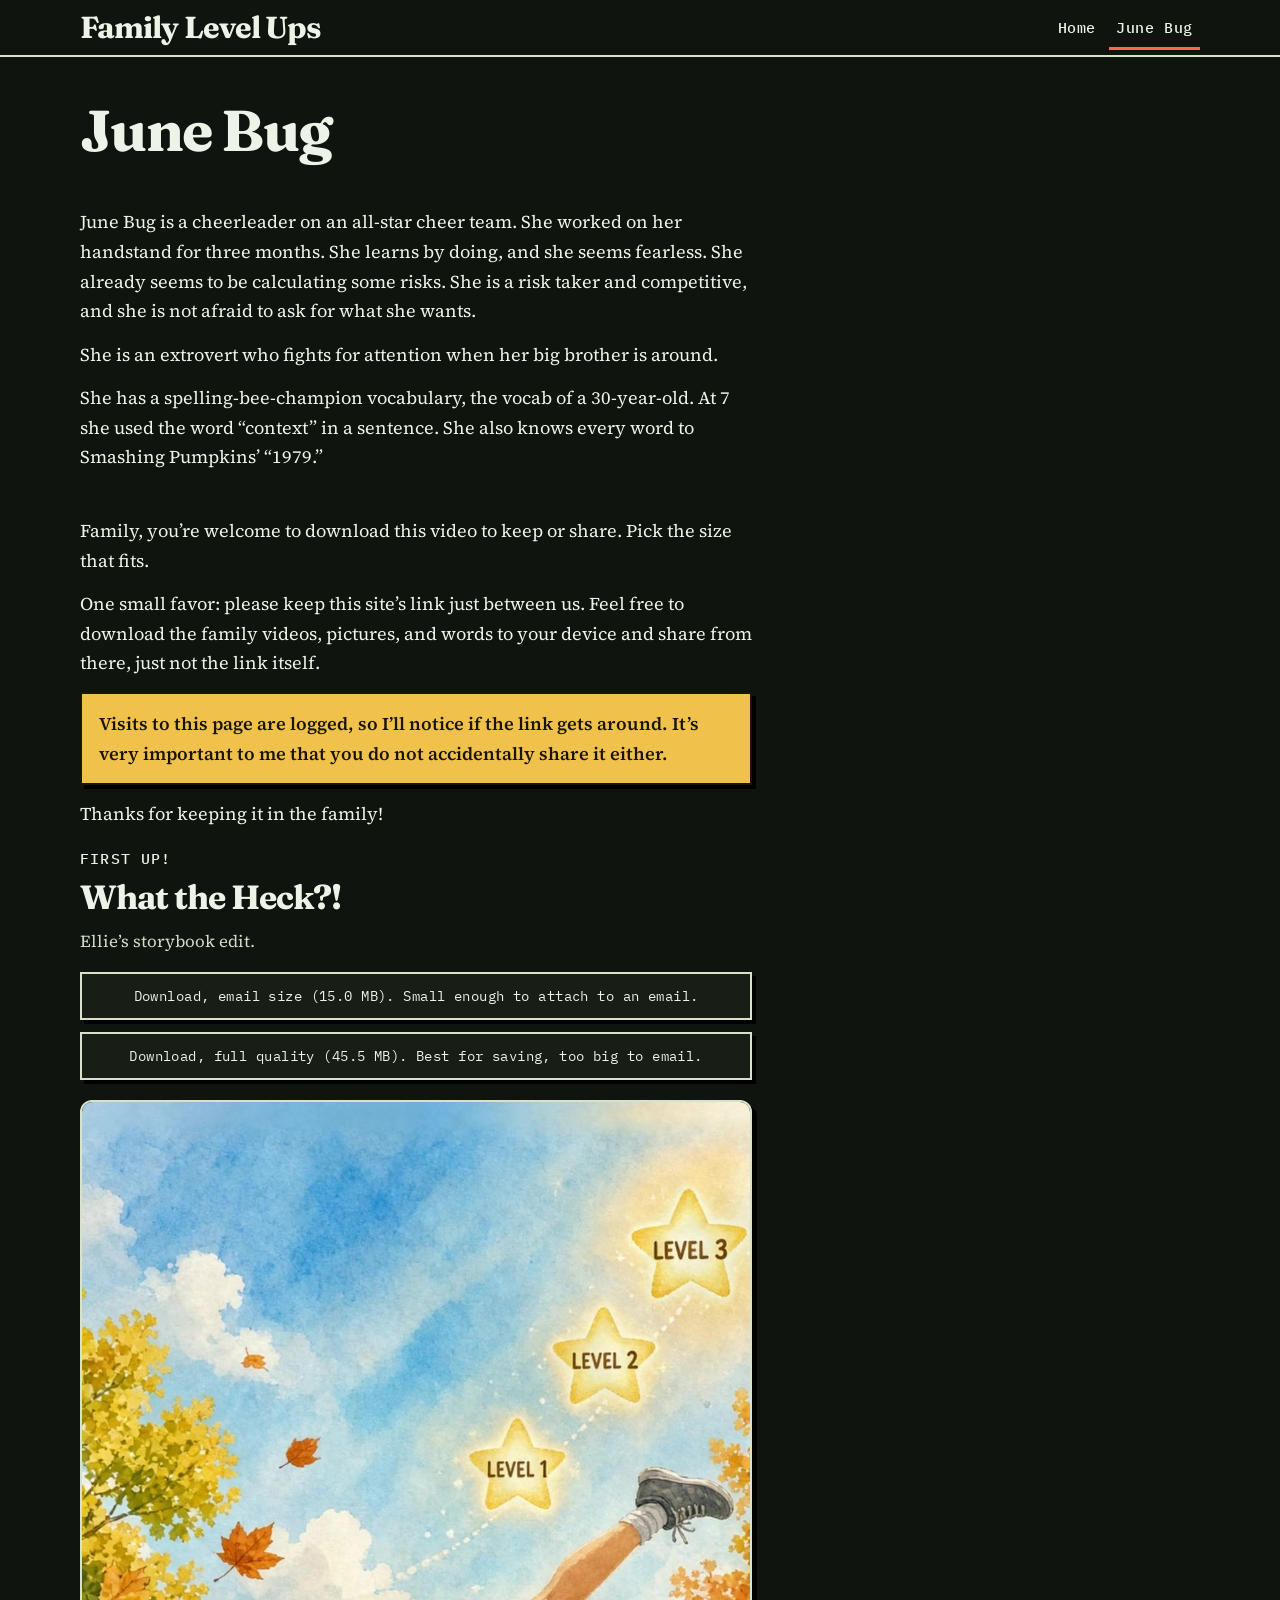
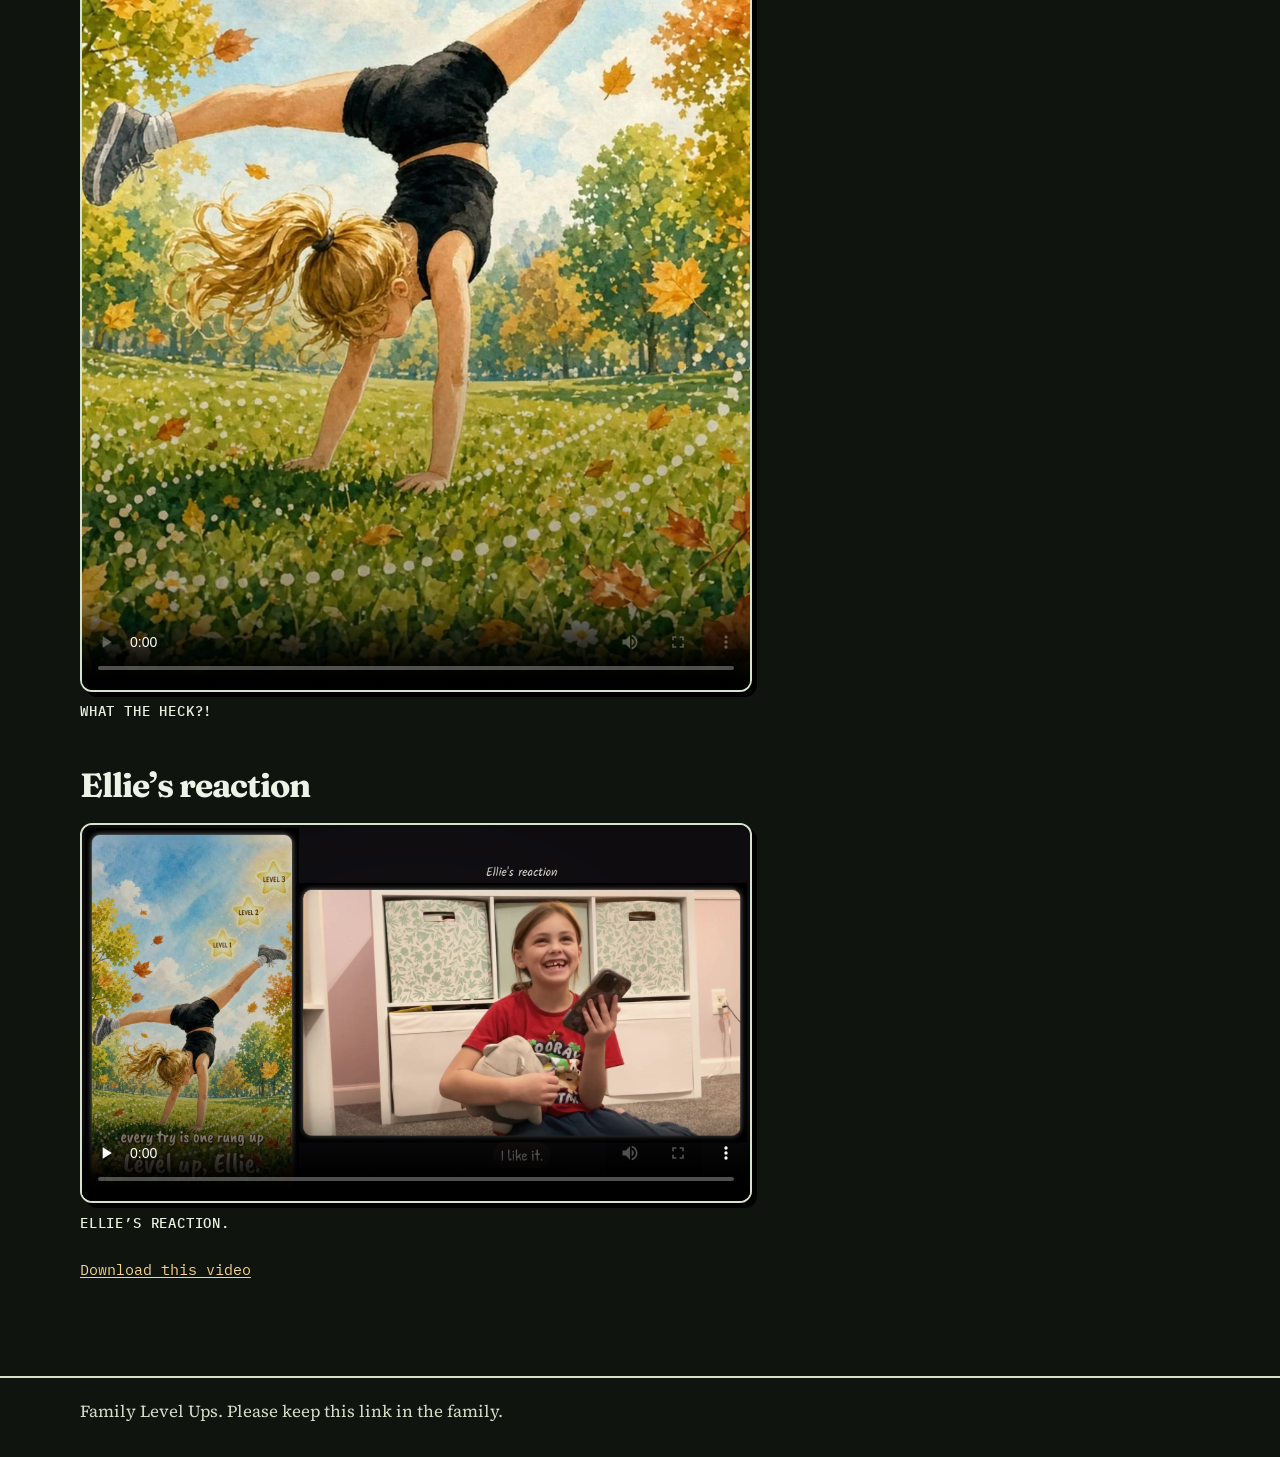
==== june-bug/index.html @ e1f15c47 "Add a home page and a June Bug tab. Move the level-up record onto /june-bug/ and explain level ups o" ====
<!DOCTYPE html>
<html lang="en">
  <head>
    <meta charset="utf-8">
    <meta name="viewport" content="width=device-width, initial-scale=1">
    <meta name="robots" content="noindex, nofollow">
    <title>June Bug — Family Level Ups</title>
    <meta name="description" content="June Bug’s level ups.">
    <meta name="theme-color" content="#10140f">
    <link rel="icon" href="/favicon.svg" type="image/svg+xml">
    <link rel="preload" href="/assets/fonts/fraunces-700.woff2" as="font" type="font/woff2" crossorigin>
    <link rel="preload" href="/assets/fonts/source-serif-4-400.woff2" as="font" type="font/woff2" crossorigin>
    <link rel="preload" href="/assets/fonts/ibm-plex-mono-500.woff2" as="font" type="font/woff2" crossorigin>
    <link rel="stylesheet" href="/css/styles.css">
  </head>
  <body>
    <a class="skip" href="#content">Skip to content</a>
    <header class="mast">
      <div class="mast-inner">
        <a class="brand" href="/">Family Level Ups</a>
        <nav class="site-nav" aria-label="Family">
          <ul>
            <li><a href="/">Home</a></li>
            <li><a href="/june-bug/" aria-current="page">June Bug</a></li>
          </ul>
        </nav>
      </div>
    </header>

    <main id="content" tabindex="-1">
      <header class="page-head wrap">
        <h1>June Bug</h1>
      </header>
      <section class="catalog wrap family-catalog" aria-label="June Bug">
        <div class="family-entry">
          <p>June Bug is a cheerleader on an all-star cheer team. She worked on her handstand for three months. She learns by doing, and she seems fearless. She already seems to be calculating some risks. She is a risk taker and competitive, and she is not afraid to ask for what she wants.</p>
          <p>She is an extrovert who fights for attention when her big brother is around.</p>
          <p>She has a spelling-bee-champion vocabulary, the vocab of a 30-year-old. At 7 she used the word “context” in a sentence. She also knows every word to Smashing Pumpkins’ “1979.”</p>
        </div>

        <article class="family-entry" id="what-the-heck">
          <p>Family, you’re welcome to download this video to keep or share. Pick the size that fits.</p>
          <p>One small favor: please keep this site’s link just between us. Feel free to download the family videos, pictures, and words to your device and share from there, just not the link itself.</p>
          <p class="callout" role="note"><strong>Visits to this page are logged, so I’ll notice if the link gets around. It’s very important to me that you do not accidentally share it either.</strong></p>
          <p>Thanks for keeping it in the family!</p>
          <p class="kicker">First Up!</p>
          <h2>What the Heck?!</h2>
          <p class="family-entry-deck">Ellie’s storybook edit.</p>
          <div class="family-downloads">
            <a class="button" href="/assets/video/ellie-what-the-heck-email.mp4" download="ellie-what-the-heck-email.mp4">Download, email size (15.0 MB). Small enough to attach to an email.</a>
            <a class="button" href="/assets/video/ellie-what-the-heck-full.mp4" download="ellie-what-the-heck-full.mp4">Download, full quality (45.5 MB). Best for saving, too big to email.</a>
          </div>
          <figure class="family-video">
            <video controls playsinline preload="metadata" poster="/assets/video/ellie-storybook.jpg" width="1080" height="1920" aria-labelledby="what-the-heck-caption">
              <source src="/assets/video/ellie-storybook.mp4" type="video/mp4">
              Ellie’s storybook edit, “What the Heck?!”
            </video>
            <figcaption id="what-the-heck-caption">What the Heck?!</figcaption>
          </figure>
        </article>

        <!-- TODO(Joey): replace the neutral caption "Ellie’s reaction." with your own. -->
        <article class="family-entry" id="ellie-reaction">
          <h2>Ellie’s reaction</h2>
          <figure class="family-video">
            <video controls playsinline preload="none" poster="/assets/video/ellie-reaction-poster.jpg" width="1920" height="1080" aria-labelledby="ellie-reaction-caption">
              <source src="/assets/video/ellie-reaction.mp4" type="video/mp4">
              <a href="/assets/video/ellie-reaction.mp4" download="ellie-reaction.mp4">Download this video</a>
            </video>
            <figcaption id="ellie-reaction-caption">Ellie’s reaction.</figcaption>
          </figure>
          <p><a href="/assets/video/ellie-reaction.mp4" download="ellie-reaction.mp4">Download this video</a></p>
        </article>
      </section>
    </main>

    <footer class="site-footer">
      <div class="footer-inner">
        <p class="legal">Family Level Ups. Please keep this link in the family.</p>
      </div>
    </footer>
    <script>
      window.goatcounter = { path: "/family/june-bug/" };
    </script>
    <script data-goatcounter="https://kidruncomvc.goatcounter.com/count" async src="https://gc.zgo.at/count.js"></script>
    <noscript><img src="https://kidruncomvc.goatcounter.com/count?p=%2Ffamily%2Fjune-bug%2F" alt="" width="1" height="1" style="position:absolute;left:-9999px"></noscript>
  </body>
</html>
---- css/styles.css ----
/* Family Level Ups. Dark desk, coral accents, yellow callouts, mono labels. */

@font-face {
  font-family: "Fraunces";
  font-style: normal;
  font-weight: 600;
  font-display: swap;
  src: url("../assets/fonts/fraunces-600.woff2") format("woff2");
}

@font-face {
  font-family: "Fraunces";
  font-style: normal;
  font-weight: 700;
  font-display: swap;
  src: url("../assets/fonts/fraunces-700.woff2") format("woff2");
}

@font-face {
  font-family: "Fraunces";
  font-style: italic;
  font-weight: 500;
  font-display: swap;
  src: url("../assets/fonts/fraunces-500-italic.woff2") format("woff2");
}

@font-face {
  font-family: "Source Serif 4";
  font-style: normal;
  font-weight: 400;
  font-display: swap;
  src: url("../assets/fonts/source-serif-4-400.woff2") format("woff2");
}

@font-face {
  font-family: "Source Serif 4";
  font-style: italic;
  font-weight: 400;
  font-display: swap;
  src: url("../assets/fonts/source-serif-4-400-italic.woff2") format("woff2");
}

@font-face {
  font-family: "Source Serif 4";
  font-style: normal;
  font-weight: 600;
  font-display: swap;
  src: url("../assets/fonts/source-serif-4-600.woff2") format("woff2");
}

@font-face {
  font-family: "IBM Plex Mono";
  font-style: normal;
  font-weight: 400;
  font-display: swap;
  src: url("../assets/fonts/ibm-plex-mono-400.woff2") format("woff2");
}

@font-face {
  font-family: "IBM Plex Mono";
  font-style: normal;
  font-weight: 500;
  font-display: swap;
  src: url("../assets/fonts/ibm-plex-mono-500.woff2") format("woff2");
}

:root {
  color-scheme: dark;
  --bg: #10140f;
  --bg-panel: #181e16;
  --ink: #edf3e6;
  --muted: #d2dec8;
  --label: #e8f2e0;
  --line: #3d4d38;
  --stroke: #d7e2cc;
  --shadow: #000000;
  --amber: #f0c14b;
  --amber-ink: #1a1406;
  --accent: #ffb4a2;
  --accent-strong: #ff6a45;
  --link: #f3d48a;
  --focus: #f0c14b;
  --display: "Fraunces", "Iowan Old Style", Palatino, Georgia, serif;
  --serif: "Source Serif 4", "Iowan Old Style", Palatino, Georgia, serif;
  --mono: "IBM Plex Mono", ui-monospace, "Cascadia Mono", "Segoe UI Mono", Menlo, Consolas, monospace;
}

*,
*::before,
*::after {
  box-sizing: border-box;
}

html {
  scroll-behavior: smooth;
  scroll-padding-top: 5rem;
}

body {
  display: flex;
  flex-direction: column;
  margin: 0;
  min-height: 100vh;
  background: var(--bg);
  color: var(--ink);
  font-family: var(--serif);
  font-size: 1.125rem;
  font-weight: 400;
  line-height: 1.65;
  font-synthesis: none;
  text-rendering: optimizeLegibility;
}

main {
  flex: 1 0 auto;
}

::selection {
  background: var(--amber);
  color: var(--amber-ink);
}

:focus {
  outline: none;
}

:focus-visible {
  outline: 3px solid var(--focus);
  outline-offset: 3px;
}

img,
video {
  max-width: 100%;
  height: auto;
}

a {
  color: var(--link);
  text-underline-offset: 0.16em;
}

a:visited {
  color: var(--link);
}

a:hover,
a:focus-visible {
  color: var(--accent-strong);
}

.skip {
  position: absolute;
  left: 0.75rem;
  top: 0.75rem;
  z-index: 40;
  display: inline-flex;
  align-items: center;
  min-height: 44px;
  padding: 0.55rem 0.8rem;
  background: var(--amber);
  color: var(--amber-ink);
  font-family: var(--mono);
  font-size: 0.85rem;
  text-decoration: none;
  transform: translateY(-160%);
}

.skip:focus,
.skip:focus-visible {
  transform: none;
  color: var(--amber-ink);
  outline: 3px solid var(--focus);
  outline-offset: 3px;
}

.wrap,
.mast-inner,
.footer-inner {
  width: min(1120px, calc(100% - 2rem));
  margin-inline: auto;
}

.mast {
  background: var(--bg);
  border-bottom: 2px solid var(--stroke);
}

.mast-inner {
  display: flex;
  flex-wrap: wrap;
  align-items: center;
  justify-content: space-between;
  gap: 0.15rem 1rem;
  padding: 0.35rem 0;
}

.site-nav ul {
  display: flex;
  flex-wrap: wrap;
  gap: 0.15rem 0.35rem;
  margin: 0;
  padding: 0;
  list-style: none;
}

.site-nav a {
  display: inline-flex;
  align-items: center;
  justify-content: center;
  min-height: 44px;
  padding: 0.2rem 0.45rem;
  color: var(--ink);
  font-family: var(--mono);
  font-size: 0.95rem;
  font-weight: 500;
  letter-spacing: 0.04em;
  text-decoration: none;
}

.site-nav a:visited {
  color: var(--ink);
}

.site-nav a:hover,
.site-nav a:focus-visible {
  color: var(--accent);
}

.site-nav a[aria-current="page"] {
  color: var(--ink);
  box-shadow: inset 0 -3px 0 var(--accent-strong);
}

.brand {
  display: inline-flex;
  align-items: center;
  min-height: 44px;
  color: var(--ink);
  font-family: var(--display);
  font-weight: 700;
  font-size: 1.45rem;
  letter-spacing: -0.03em;
  line-height: 1.1;
  text-decoration: none;
}

.brand:hover,
.brand:visited,
.brand:focus-visible {
  color: var(--ink);
}

.brand[aria-current="page"] {
  box-shadow: inset 0 -3px 0 var(--accent-strong);
}

h1,
h2 {
  margin: 0;
  font-family: var(--display);
  font-weight: 700;
  letter-spacing: -0.03em;
  line-height: 1.08;
  overflow-wrap: break-word;
}

.page-head {
  padding: 1.6rem 0 0.25rem;
}

.page-head h1 {
  margin: 0.3rem 0 0.7rem;
  font-size: clamp(2.3rem, 5vw, 3.6rem);
  max-width: 16ch;
}

.lede {
  max-width: 42rem;
  margin: 0.4rem 0 0;
  font-size: 1.2rem;
}

.kicker {
  display: block;
  margin: 0;
  font-family: var(--mono);
  font-weight: 500;
  font-size: 0.92rem;
  letter-spacing: 0.08em;
  text-transform: uppercase;
  color: var(--label);
}

.family-catalog {
  padding: 0.5rem 0 2.5rem;
}

.family-entry {
  max-width: 42rem;
  margin: 0 0 2.75rem;
}

.family-entry .kicker {
  margin: 1.15rem 0 0.45rem;
}

.family-entry h2 {
  margin: 0 0 0.4rem;
  font-size: clamp(1.6rem, 3vw, 2.1rem);
}

.family-entry p {
  margin: 0.85rem 0 0;
}

.family-entry-deck {
  margin: 0;
  color: var(--muted);
  font-size: 1.05rem;
}

.callout {
  margin: 1.15rem 0 0;
  padding: 0.95rem 1.05rem;
  background: var(--amber);
  color: var(--amber-ink);
  border: 2px solid var(--amber-ink);
  box-shadow: 4px 4px 0 var(--shadow);
}

.callout strong {
  font-weight: 700;
}

.family-downloads {
  display: flex;
  flex-direction: column;
  align-items: stretch;
  gap: 0.75rem;
  margin: 1rem 0 0;
}

.button {
  display: inline-flex;
  align-items: center;
  justify-content: center;
  width: 100%;
  min-height: 48px;
  padding: 0.7rem 1rem;
  border: 2px solid var(--stroke);
  background: var(--bg-panel);
  color: var(--ink);
  font-family: var(--mono);
  font-size: 0.9rem;
  letter-spacing: 0.03em;
  line-height: 1.35;
  text-align: center;
  text-decoration: none;
  overflow-wrap: anywhere;
  box-shadow: 4px 4px 0 var(--shadow);
}

.button:visited {
  color: var(--ink);
}

.button:hover,
.button:focus-visible {
  color: var(--ink);
  border-color: var(--amber);
}

.family-video {
  margin: 1.25rem 0 0;
}

.family-video video {
  display: block;
  width: 100%;
  height: auto;
  background: #000;
  border: 2px solid var(--stroke);
  border-radius: 0.75rem;
  box-shadow: 5px 5px 0 var(--shadow);
}

.family-video figcaption {
  margin-top: 0.55rem;
  color: var(--label);
  font-family: var(--mono);
  font-weight: 500;
  font-size: 0.85rem;
  letter-spacing: 0.06em;
  text-transform: uppercase;
}

.family-entry p a:not(.button) {
  display: inline-flex;
  align-items: center;
  min-height: 44px;
  font-family: var(--mono);
  font-size: 0.95rem;
}

.people {
  display: grid;
  gap: 0.9rem;
  max-width: 42rem;
  margin: 1.75rem 0 0;
  padding: 0;
  list-style: none;
}

.person-card {
  display: flex;
  flex-direction: column;
  justify-content: flex-end;
  gap: 0.35rem;
  min-height: 8.5rem;
  padding: 1rem 1.05rem 1.1rem;
  background: var(--bg-panel);
  border: 2px solid var(--stroke);
  box-shadow: 5px 5px 0 var(--shadow);
  color: var(--ink);
}

a.person-card {
  text-decoration: none;
}

a.person-card:visited {
  color: var(--ink);
}

a.person-card:hover,
a.person-card:focus-visible {
  color: var(--ink);
  border-color: var(--amber);
}

.person-card h2 {
  font-size: clamp(1.7rem, 3vw, 2.1rem);
}

.person-card .kicker {
  color: var(--accent);
}

.person-card.is-soon {
  border-style: dashed;
}

.site-footer {
  border-top: 2px solid var(--stroke);
  padding: 1.25rem 0 2rem;
}

.legal {
  margin: 0;
  max-width: 42rem;
  color: var(--muted);
  font-size: 1.05rem;
}

@media (min-width: 700px) {
  .wrap,
  .mast-inner,
  .footer-inner {
    width: min(1120px, calc(100% - 2.5rem));
  }

  .brand {
    font-size: 1.9rem;
  }

  .page-head {
    padding-top: 2.4rem;
  }

  .family-catalog {
    padding-top: 1rem;
  }

  .people {
    grid-template-columns: 1fr 1fr;
  }
}

@media (prefers-reduced-motion: reduce) {
  html {
    scroll-behavior: auto;
  }
}

@media print {
  .skip,
  .mast,
  .site-footer {
    display: none;
  }

  body {
    background: #fff;
    color: #111;
  }

  .callout {
    box-shadow: none;
  }

  a {
    color: #111;
  }
}
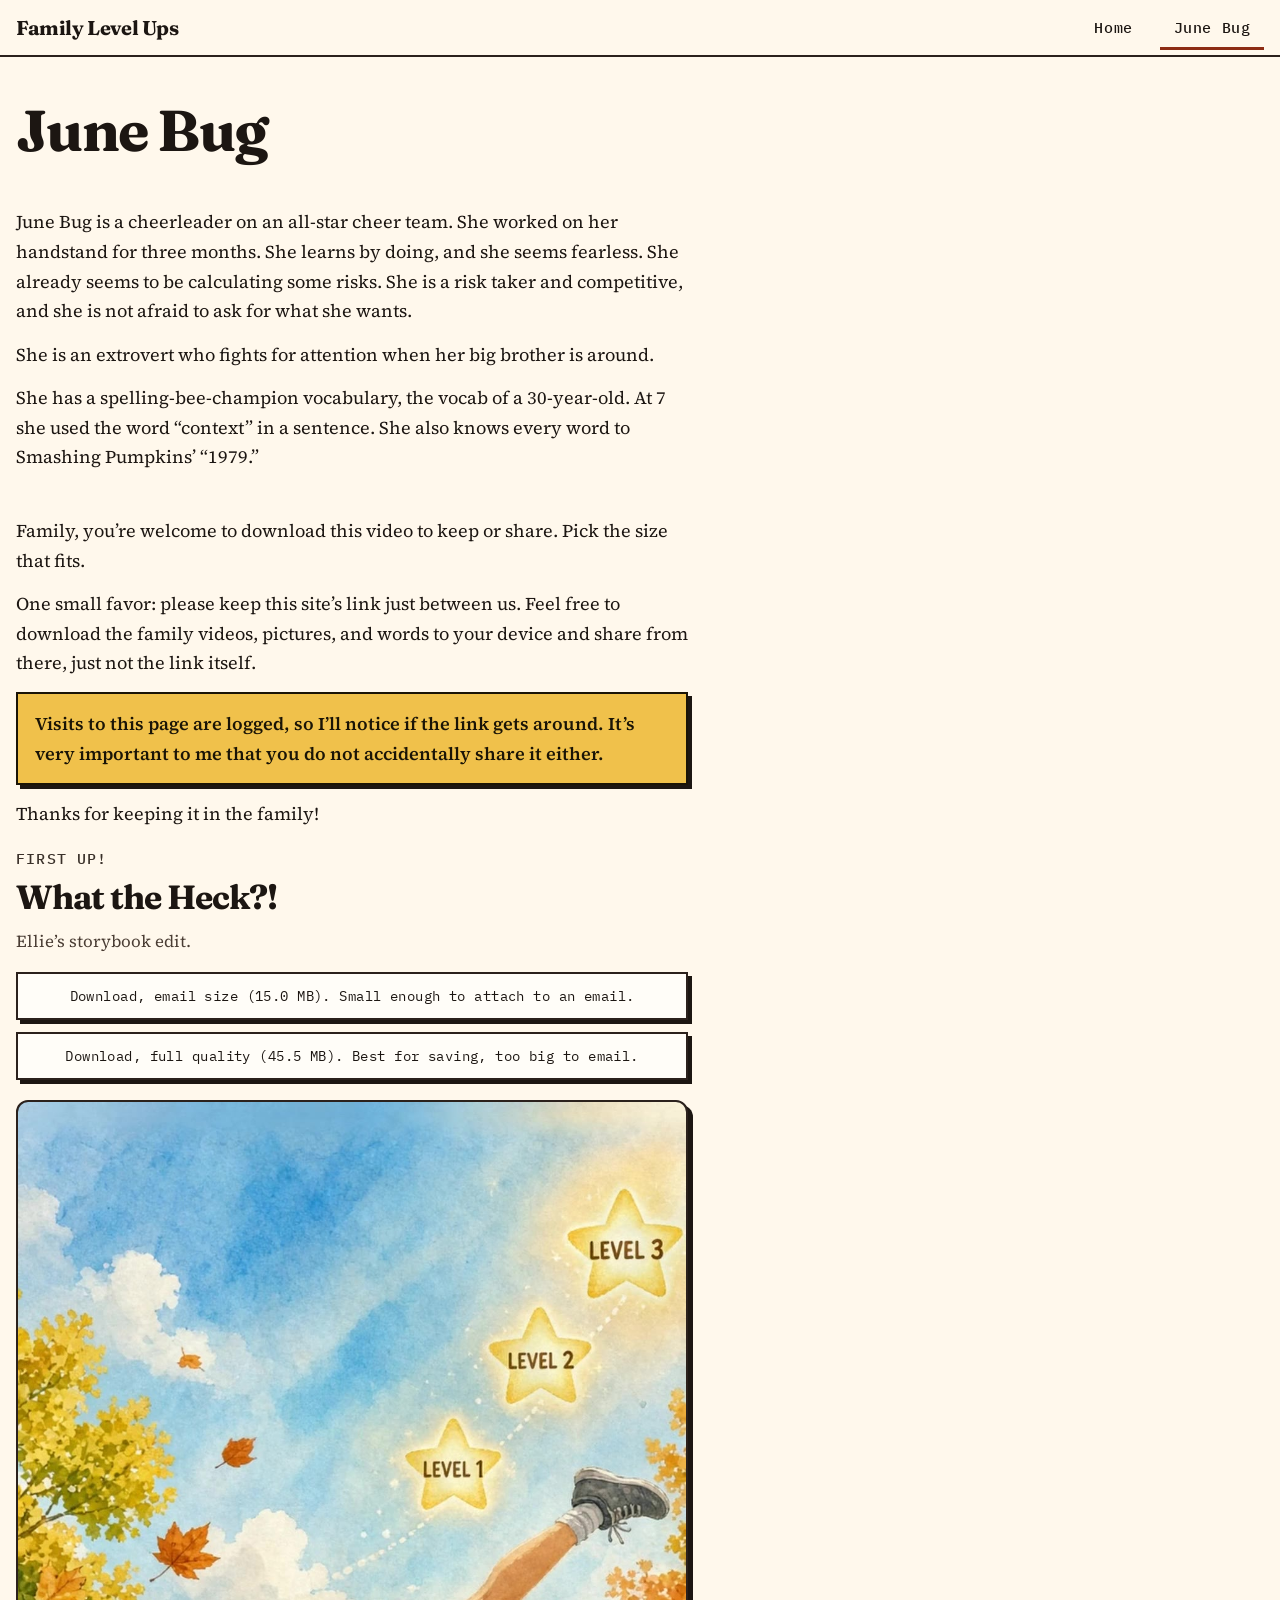
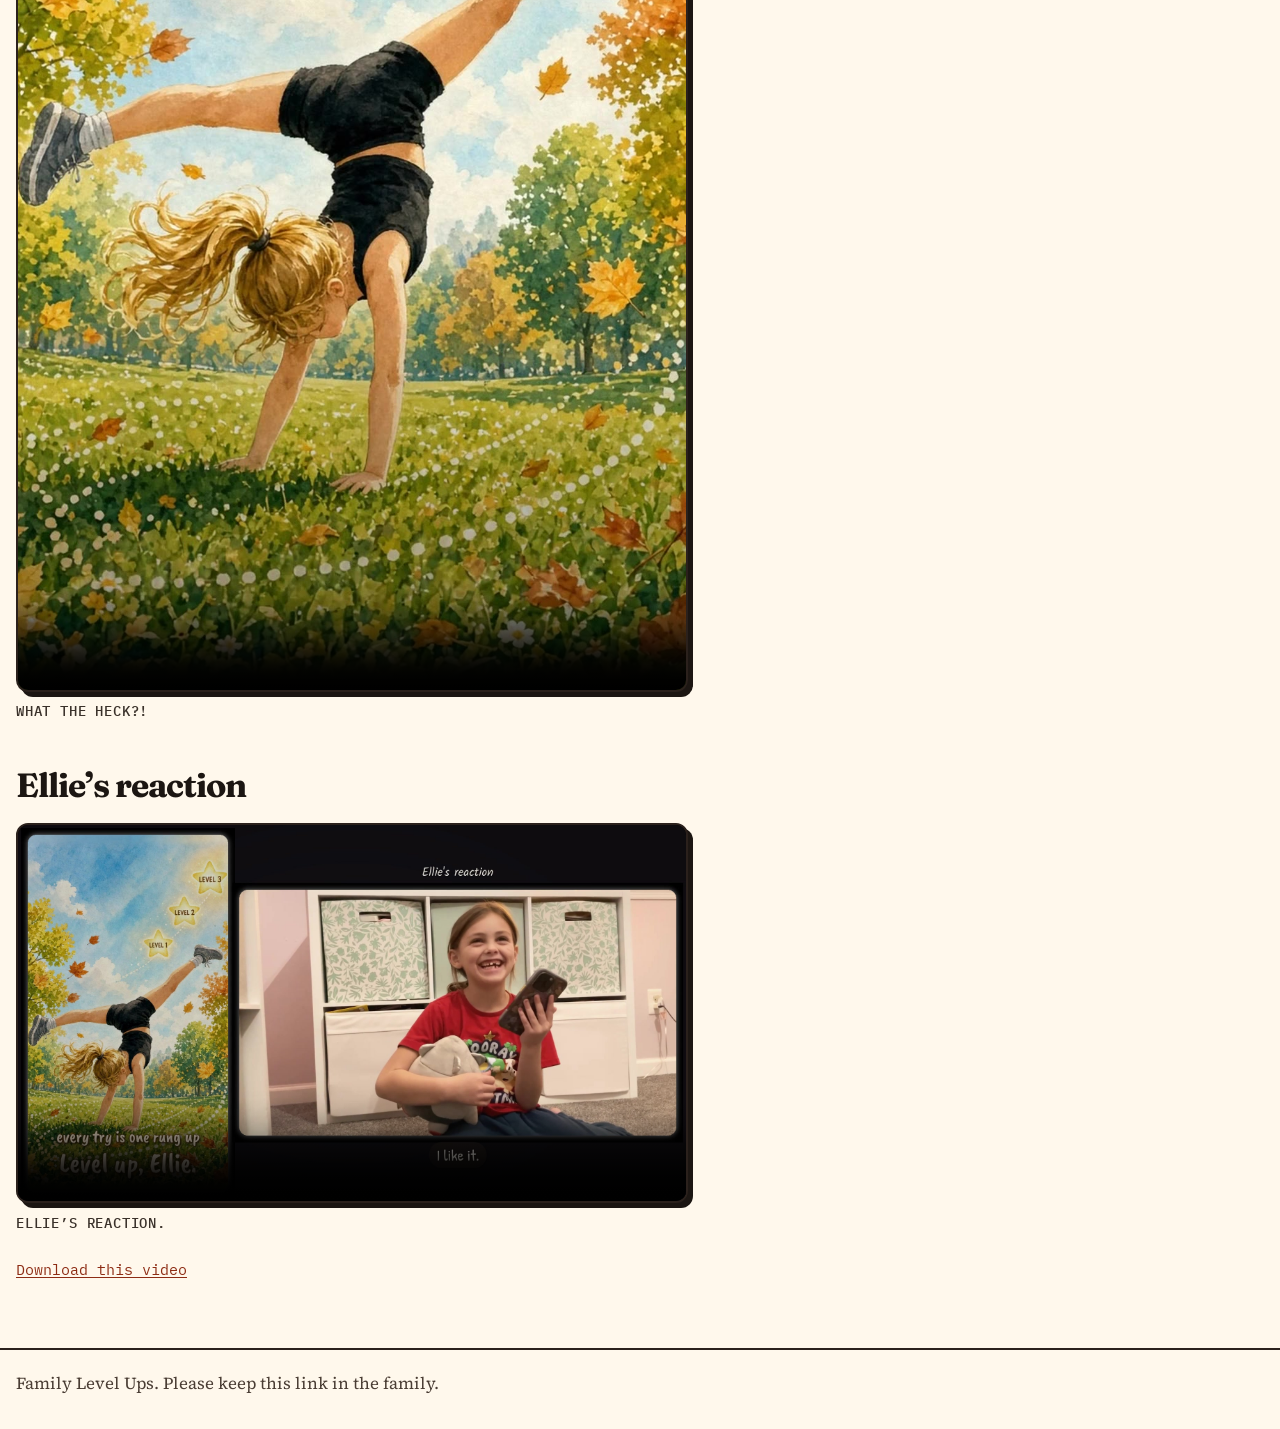
==== commit 813e1b1c: "Restyle the pages cream and rebuild the television frame. Use a real cabinet with side controls, lin" ====
--- a/june-bug/index.html
+++ b/june-bug/index.html
@@ -6,7 +6,7 @@
     <meta name="robots" content="noindex, nofollow">
     <title>June Bug — Family Level Ups</title>
     <meta name="description" content="June Bug’s level ups.">
-    <meta name="theme-color" content="#10140f">
+    <meta name="theme-color" content="#FFF8EC">
     <link rel="icon" href="/favicon.svg" type="image/svg+xml">
     <link rel="preload" href="/assets/fonts/fraunces-700.woff2" as="font" type="font/woff2" crossorigin>
     <link rel="preload" href="/assets/fonts/source-serif-4-400.woff2" as="font" type="font/woff2" crossorigin>
--- a/css/styles.css
+++ b/css/styles.css
@@ -65,21 +65,21 @@
 }
 
 :root {
-  color-scheme: dark;
-  --bg: #10140f;
-  --bg-panel: #181e16;
-  --ink: #edf3e6;
-  --muted: #d2dec8;
-  --label: #e8f2e0;
-  --line: #3d4d38;
-  --stroke: #d7e2cc;
-  --shadow: #000000;
+  color-scheme: light;
+  --bg: #fff8ec;
+  --bg-panel: #fffdf8;
+  --ink: #1c1612;
+  --muted: #4a3d34;
+  --label: #3a312a;
+  --line: #e4d3bc;
+  --stroke: #2b211c;
+  --shadow: #1c1612;
   --amber: #f0c14b;
   --amber-ink: #1a1406;
-  --accent: #ffb4a2;
-  --accent-strong: #ff6a45;
-  --link: #f3d48a;
-  --focus: #f0c14b;
+  --accent: #c4341a;
+  --accent-strong: #8d2c14;
+  --link: #8d2c14;
+  --focus: #9a2a14;
   --display: "Fraunces", "Iowan Old Style", Palatino, Georgia, serif;
   --serif: "Source Serif 4", "Iowan Old Style", Palatino, Georgia, serif;
   --mono: "IBM Plex Mono", ui-monospace, "Cascadia Mono", "Segoe UI Mono", Menlo, Consolas, monospace;
@@ -177,7 +177,7 @@
 .wrap,
 .mast-inner,
 .footer-inner {
-  width: min(1120px, calc(100% - 2rem));
+  width: min(1400px, calc(100% - 2rem));
   margin-inline: auto;
 }
 
@@ -198,7 +198,7 @@
 .site-nav ul {
   display: flex;
   flex-wrap: wrap;
-  gap: 0.15rem 0.35rem;
+  gap: 0.35rem 0.85rem;
   margin: 0;
   padding: 0;
   list-style: none;
@@ -208,8 +208,9 @@
   display: inline-flex;
   align-items: center;
   justify-content: center;
+  min-width: 44px;
   min-height: 44px;
-  padding: 0.2rem 0.45rem;
+  padding: 0.45rem 0.85rem;
   color: var(--ink);
   font-family: var(--mono);
   font-size: 0.95rem;
@@ -239,8 +240,8 @@
   color: var(--ink);
   font-family: var(--display);
   font-weight: 700;
-  font-size: 1.45rem;
-  letter-spacing: -0.03em;
+  font-size: 1.15rem;
+  letter-spacing: -0.02em;
   line-height: 1.1;
   text-decoration: none;
 }
@@ -293,7 +294,7 @@
 }
 
 .family-catalog {
-  padding: 0.5rem 0 2.5rem;
+  padding: 1rem 0 0;
 }
 
 .family-entry {
@@ -301,6 +302,10 @@
   margin: 0 0 2.75rem;
 }
 
+.family-catalog > .family-entry:last-child {
+  margin-bottom: 3.5rem;
+}
+
 .family-entry .kicker {
   margin: 1.15rem 0 0.45rem;
 }
@@ -308,6 +313,98 @@
 .family-entry h2 {
   margin: 0 0 0.4rem;
   font-size: clamp(1.6rem, 3vw, 2.1rem);
+}
+
+.tv {
+  display: grid;
+  grid-template-columns: minmax(0, 1fr) auto;
+  align-items: center;
+  gap: 0.35rem;
+  position: relative;
+  max-width: 100%;
+  margin: 0 0 1.15rem;
+  padding: 0.4rem 0.45rem 0.55rem;
+  background: linear-gradient(180deg, #6e3d2e 0%, #4a2b22 18%, #3a221c 100%);
+  border: 3px solid #5c382c;
+  border-top: 6px solid #e25b3a;
+  border-radius: 0.85rem;
+  box-shadow: 3px 4px 0 var(--shadow);
+}
+
+.tv::before,
+.tv::after {
+  content: "";
+  position: absolute;
+  bottom: -0.28rem;
+  width: 16%;
+  height: 0.28rem;
+  background: #3a241c;
+  border-radius: 0 0 0.12rem 0.12rem;
+  pointer-events: none;
+}
+
+.tv::before {
+  left: 12%;
+}
+
+.tv::after {
+  right: 12%;
+}
+
+.level-hero {
+  display: block;
+  min-width: 0;
+  margin: 0;
+}
+
+.level-hero img {
+  display: block;
+  width: 100%;
+  max-width: 100%;
+  height: auto;
+  background: #000;
+  border: 0;
+  border-radius: 0.35rem;
+  box-shadow:
+    inset 0 0 0 2px rgba(0, 0, 0, 0.55),
+    inset 0 10px 16px rgba(255, 255, 255, 0.16);
+}
+
+.tv-side {
+  display: flex;
+  flex-direction: column;
+  align-items: center;
+  justify-content: center;
+  gap: 0.28rem;
+  width: 1.35rem;
+}
+
+.tv-grille {
+  display: block;
+  width: 0.85rem;
+  height: 1.7rem;
+  border-radius: 0.15rem;
+  border: 1px solid #2a1812;
+  background: repeating-linear-gradient(
+    to bottom,
+    #1a100c 0 2px,
+    #5a3a2c 2px 4px
+  );
+}
+
+.tv-knob {
+  display: block;
+  width: 0.62rem;
+  height: 0.62rem;
+  border-radius: 50%;
+  background: radial-gradient(circle at 35% 32%, #ffd2c6, #e25b3a 42%, #7a2e1c 74%);
+  box-shadow:
+    inset 0 -2px 0 rgba(0, 0, 0, 0.35),
+    0 1px 0 #1a100c;
+}
+
+.tv-knob-alt {
+  background: radial-gradient(circle at 35% 32%, #fff8ee, #e6d3b4 40%, #6b5344 74%);
 }
 
 .family-entry p {
@@ -407,7 +504,7 @@
   display: grid;
   gap: 0.9rem;
   max-width: 42rem;
-  margin: 1.75rem 0 0;
+  margin: 0 0 3.5rem;
   padding: 0;
   list-style: none;
 }
@@ -415,7 +512,8 @@
 .person-card {
   display: flex;
   flex-direction: column;
-  justify-content: flex-end;
+  align-items: flex-start;
+  justify-content: flex-start;
   gap: 0.35rem;
   min-height: 8.5rem;
   padding: 1rem 1.05rem 1.1rem;
@@ -425,6 +523,31 @@
   color: var(--ink);
 }
 
+.person-thumb {
+  width: 5.5rem;
+  max-width: 5.5rem;
+  height: 5.5rem;
+  object-fit: cover;
+  border: 2px solid var(--stroke);
+  border-radius: 0.35rem;
+}
+
+.quest-line {
+  margin: 0.15rem 0 0;
+  color: var(--ink);
+  font-family: var(--mono);
+  font-size: 0.9rem;
+  font-weight: 500;
+}
+
+.person-card a {
+  display: inline-flex;
+  align-items: center;
+  min-height: 44px;
+  font-family: var(--mono);
+  font-weight: 500;
+}
+
 a.person-card {
   text-decoration: none;
 }
@@ -463,15 +586,14 @@
   font-size: 1.05rem;
 }
 
+.level-up-copy h1 {
+  margin: 0 0 0.45rem;
+  font-size: clamp(1.85rem, 3vw, 2.5rem);
+}
+
 @media (min-width: 700px) {
-  .wrap,
-  .mast-inner,
-  .footer-inner {
-    width: min(1120px, calc(100% - 2.5rem));
-  }
-
   .brand {
-    font-size: 1.9rem;
+    font-size: 1.25rem;
   }
 
   .page-head {
@@ -484,6 +606,58 @@
 
   .people {
     grid-template-columns: 1fr 1fr;
+  }
+}
+
+@media (min-width: 900px) {
+  .family-entry:has(.tv) {
+    display: grid;
+    grid-template-columns: minmax(0, 1fr) minmax(0, 1fr);
+    column-gap: 2rem;
+    align-items: start;
+    max-width: none;
+  }
+
+  .family-entry:has(.tv) .tv {
+    grid-column: 2;
+    grid-row: 1;
+    margin: 0;
+    gap: 0.75rem;
+    padding: 1rem 1.05rem 1.15rem;
+    border-width: 6px;
+    border-top-width: 14px;
+    border-radius: 1.35rem;
+  }
+
+  .level-up-copy {
+    grid-column: 1;
+    grid-row: 1;
+  }
+
+  .tv-side {
+    width: 3rem;
+    gap: 0.55rem;
+  }
+
+  .tv-grille {
+    width: 2rem;
+    height: 5.5rem;
+    border-radius: 0.25rem;
+  }
+
+  .tv-knob {
+    width: 1.35rem;
+    height: 1.35rem;
+  }
+
+  .tv::before,
+  .tv::after {
+    bottom: -0.55rem;
+    height: 0.55rem;
+  }
+
+  .family-catalog:has(.tv) .people {
+    max-width: none;
   }
 }
 
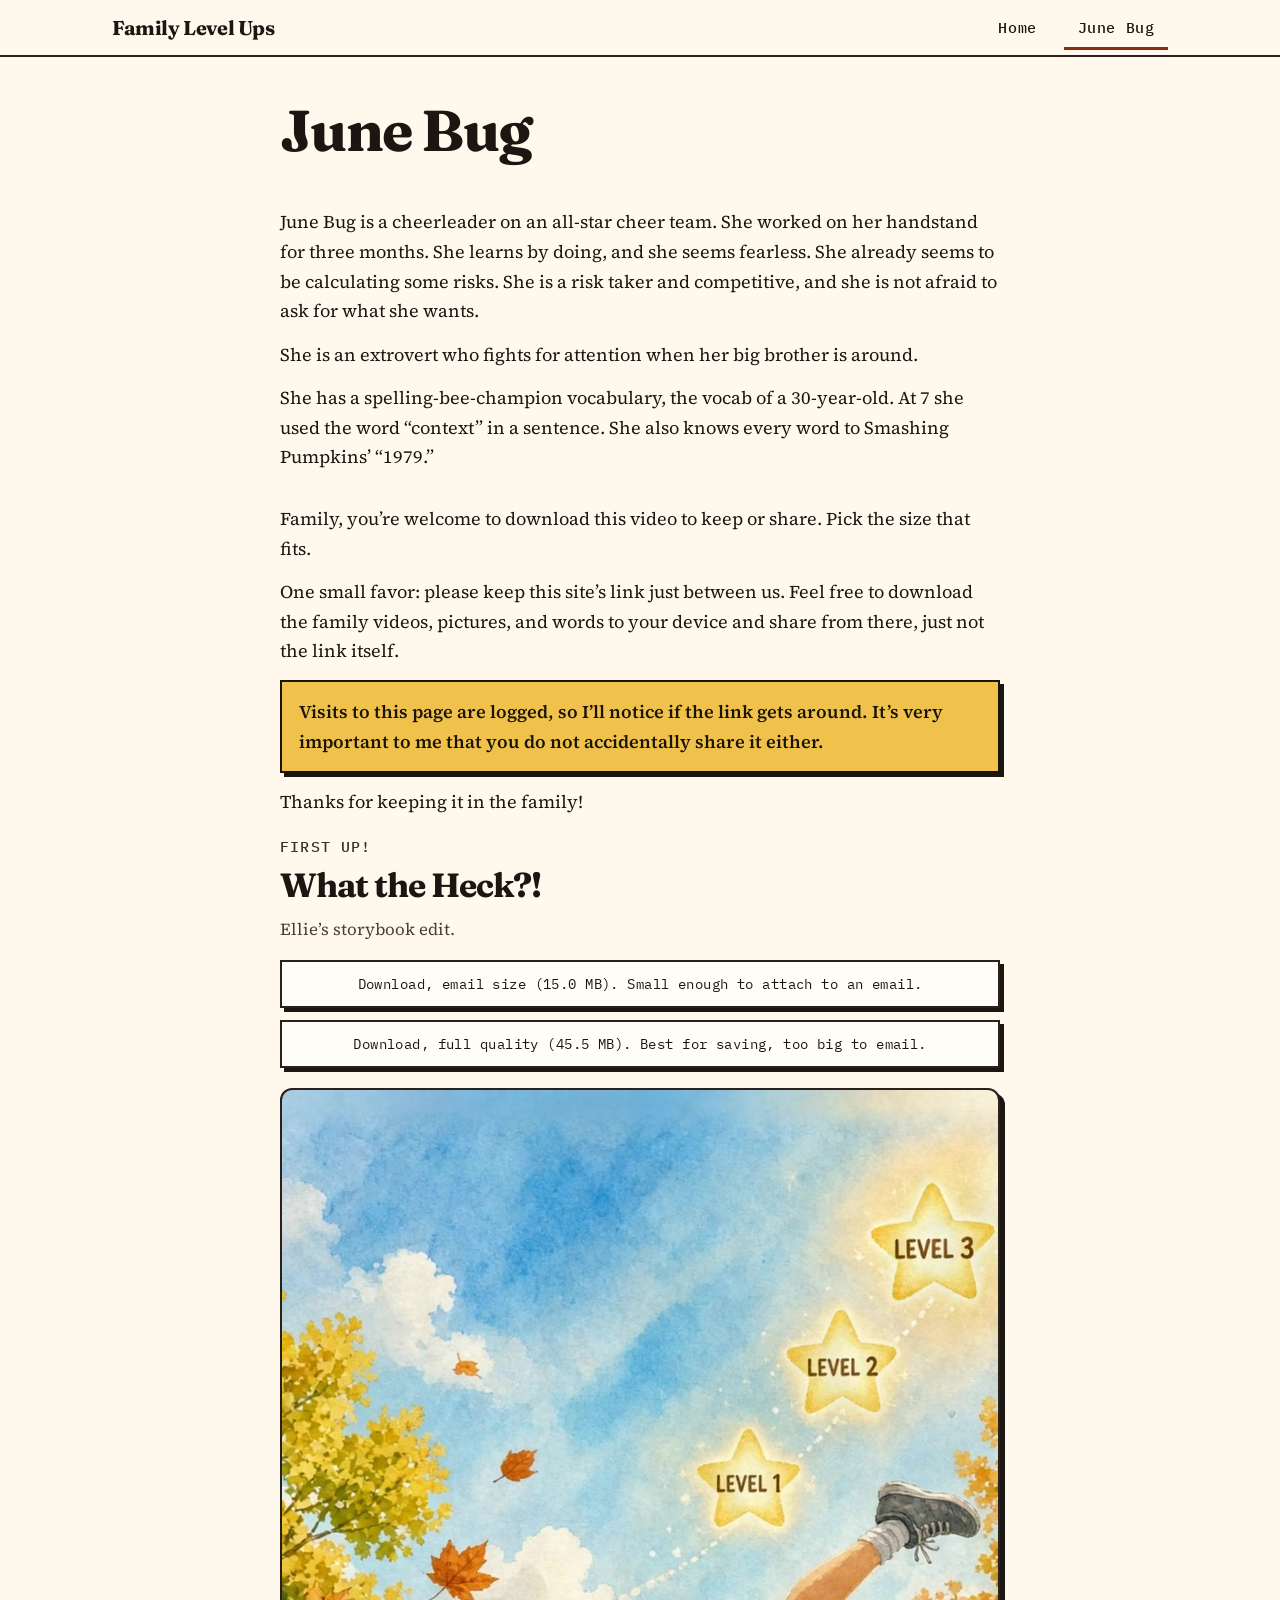
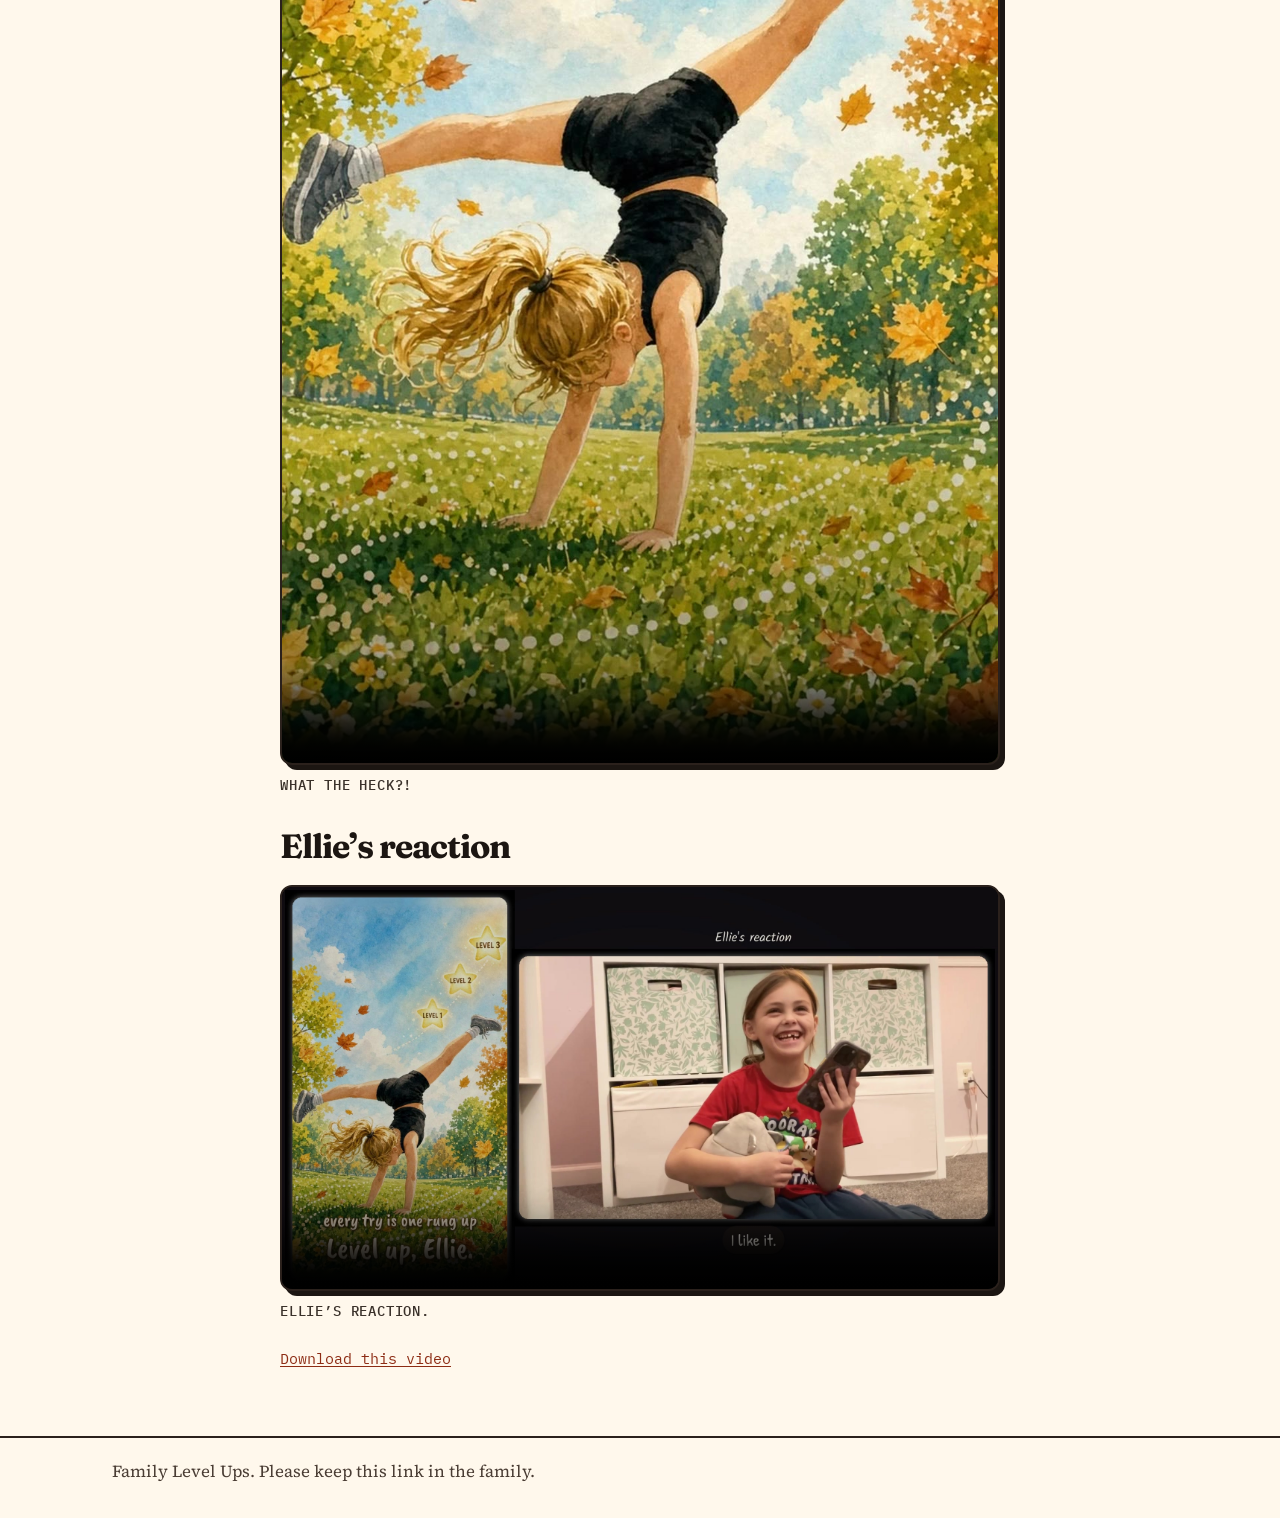
==== commit ab68787c: "Align the desktop pages on one centered grid. Share a 1120px container, match the hero and card colu" ====
--- a/june-bug/index.html
+++ b/june-bug/index.html
@@ -27,11 +27,12 @@
       </div>
     </header>
 
-    <main id="content" tabindex="-1">
-      <header class="page-head wrap">
+    <main id="content" class="wrap" tabindex="-1">
+      <div class="read-col">
+      <header class="page-head">
         <h1>June Bug</h1>
       </header>
-      <section class="catalog wrap family-catalog" aria-label="June Bug">
+      <section class="family-catalog" aria-label="June Bug">
         <div class="family-entry">
           <p>June Bug is a cheerleader on an all-star cheer team. She worked on her handstand for three months. She learns by doing, and she seems fearless. She already seems to be calculating some risks. She is a risk taker and competitive, and she is not afraid to ask for what she wants.</p>
           <p>She is an extrovert who fights for attention when her big brother is around.</p>
@@ -72,6 +73,7 @@
           <p><a href="/assets/video/ellie-reaction.mp4" download="ellie-reaction.mp4">Download this video</a></p>
         </article>
       </section>
+      </div>
     </main>
 
     <footer class="site-footer">
--- a/css/styles.css
+++ b/css/styles.css
@@ -97,10 +97,7 @@
 }
 
 body {
-  display: flex;
-  flex-direction: column;
   margin: 0;
-  min-height: 100vh;
   background: var(--bg);
   color: var(--ink);
   font-family: var(--serif);
@@ -109,10 +106,6 @@
   line-height: 1.65;
   font-synthesis: none;
   text-rendering: optimizeLegibility;
-}
-
-main {
-  flex: 1 0 auto;
 }
 
 ::selection {
@@ -177,8 +170,11 @@
 .wrap,
 .mast-inner,
 .footer-inner {
-  width: min(1400px, calc(100% - 2rem));
+  box-sizing: border-box;
+  width: min(1120px, 100%);
   margin-inline: auto;
+  padding-left: 20px;
+  padding-right: 20px;
 }
 
 .mast {
@@ -294,16 +290,26 @@
 }
 
 .family-catalog {
-  padding: 1rem 0 0;
+  padding: 1.25rem 0 0;
 }
 
 .family-entry {
-  max-width: 42rem;
-  margin: 0 0 2.75rem;
+  max-width: none;
+  margin: 0 0 2rem;
 }
 
 .family-catalog > .family-entry:last-child {
-  margin-bottom: 3.5rem;
+  margin-bottom: 0;
+}
+
+.read-col {
+  width: min(720px, 100%);
+  margin-inline: auto;
+}
+
+.split {
+  display: grid;
+  gap: 1.15rem;
 }
 
 .family-entry .kicker {
@@ -503,8 +509,7 @@
 .people {
   display: grid;
   gap: 0.9rem;
-  max-width: 42rem;
-  margin: 0 0 3.5rem;
+  margin: 2rem 0 0;
   padding: 0;
   list-style: none;
 }
@@ -524,10 +529,11 @@
 }
 
 .person-thumb {
-  width: 5.5rem;
-  max-width: 5.5rem;
-  height: 5.5rem;
+  width: 7.5rem;
+  max-width: 7.5rem;
+  height: 7.5rem;
   object-fit: cover;
+  object-position: center 20%;
   border: 2px solid var(--stroke);
   border-radius: 0.35rem;
 }
@@ -575,6 +581,7 @@
 }
 
 .site-footer {
+  margin-top: 56px;
   border-top: 2px solid var(--stroke);
   padding: 1.25rem 0 2rem;
 }
@@ -591,6 +598,10 @@
   font-size: clamp(1.85rem, 3vw, 2.5rem);
 }
 
+.level-up-copy p {
+  margin: 0.85rem 0 0;
+}
+
 @media (min-width: 700px) {
   .brand {
     font-size: 1.25rem;
@@ -604,21 +615,23 @@
     padding-top: 1rem;
   }
 
-  .people {
+}
+
+@media (min-width: 900px) {
+  .wrap,
+  .mast-inner,
+  .footer-inner {
+    padding-left: 32px;
+    padding-right: 32px;
+  }
+
+  .split {
     grid-template-columns: 1fr 1fr;
-  }
-}
-
-@media (min-width: 900px) {
-  .family-entry:has(.tv) {
-    display: grid;
-    grid-template-columns: minmax(0, 1fr) minmax(0, 1fr);
-    column-gap: 2rem;
+    gap: 40px;
     align-items: start;
-    max-width: none;
-  }
-
-  .family-entry:has(.tv) .tv {
+  }
+
+  .hero-grid .tv {
     grid-column: 2;
     grid-row: 1;
     margin: 0;
@@ -629,9 +642,23 @@
     border-radius: 1.35rem;
   }
 
-  .level-up-copy {
+  .hero-grid .level-up-copy {
     grid-column: 1;
     grid-row: 1;
+  }
+
+  .people {
+    align-items: stretch;
+  }
+
+  .people > li {
+    display: flex;
+  }
+
+  .people .person-card {
+    flex: 1 1 auto;
+    width: 100%;
+    height: 100%;
   }
 
   .tv-side {
@@ -654,10 +681,6 @@
   .tv::after {
     bottom: -0.55rem;
     height: 0.55rem;
-  }
-
-  .family-catalog:has(.tv) .people {
-    max-width: none;
   }
 }
 
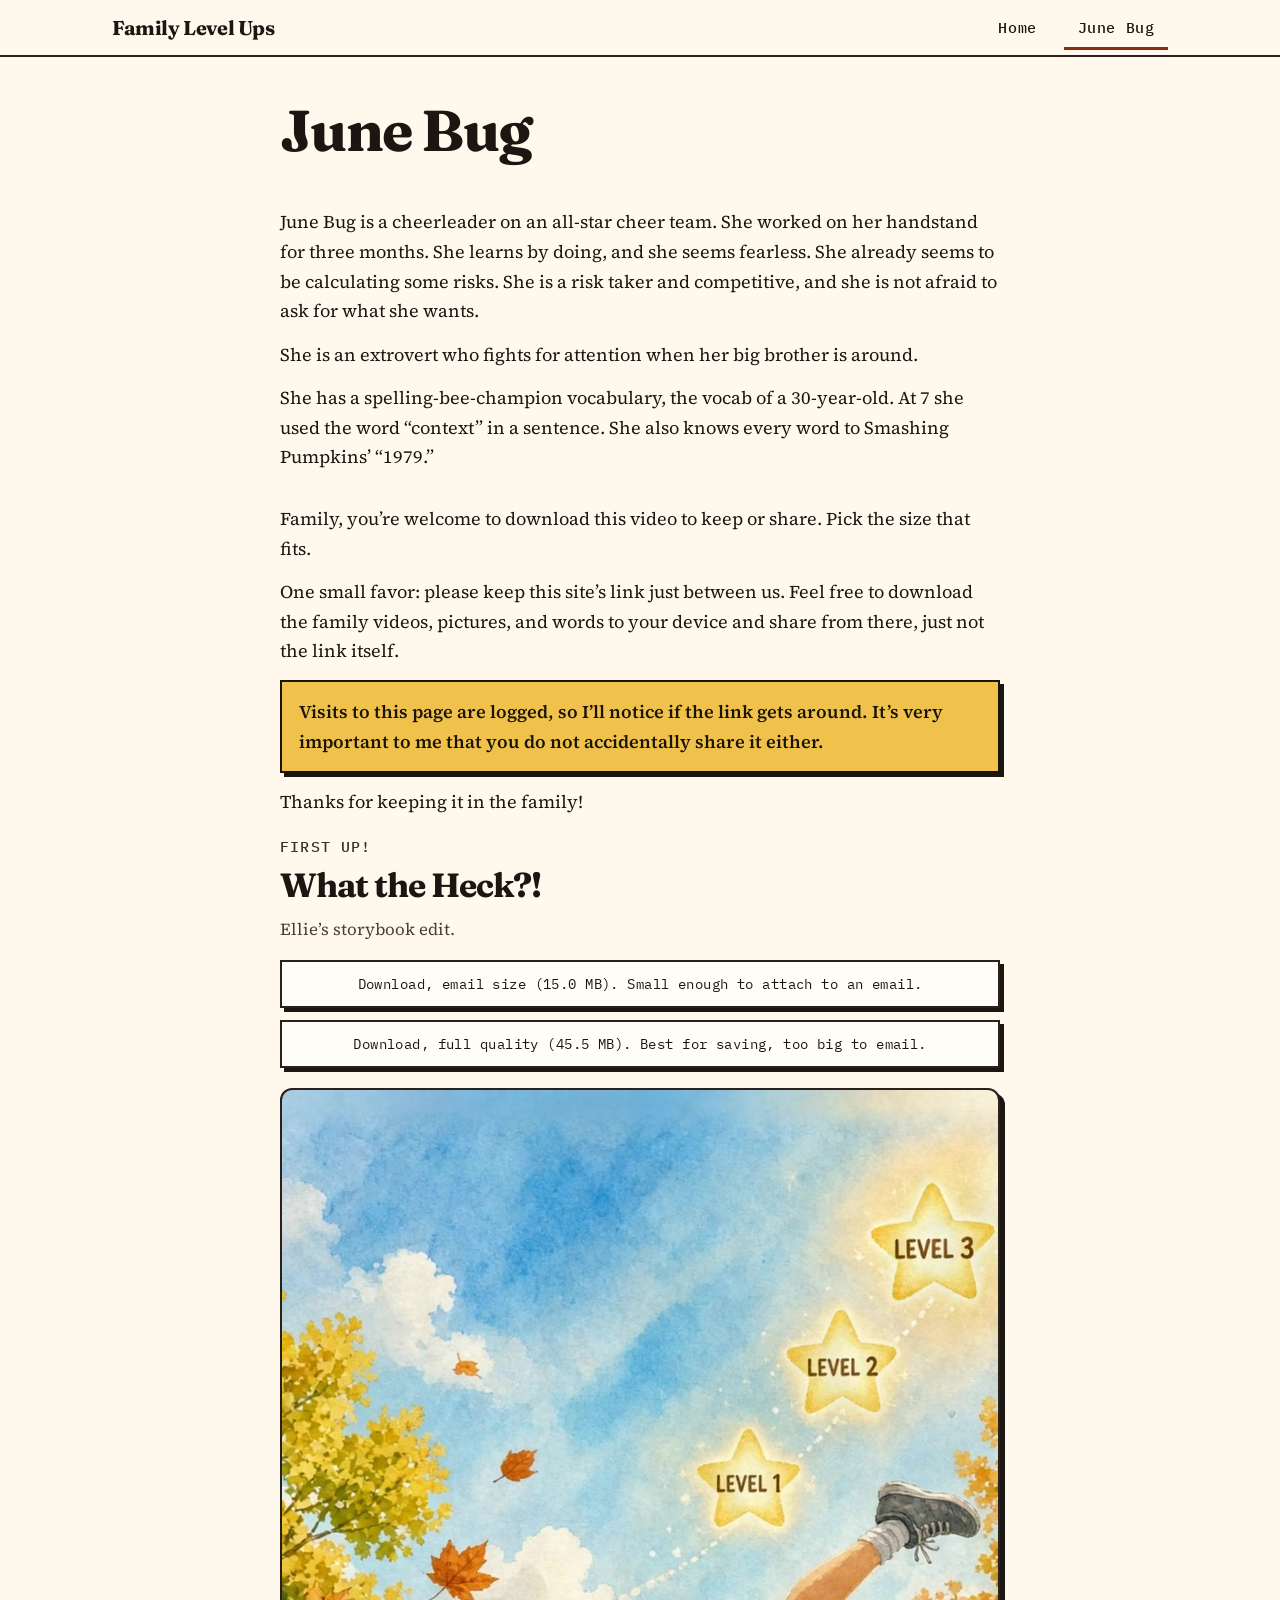
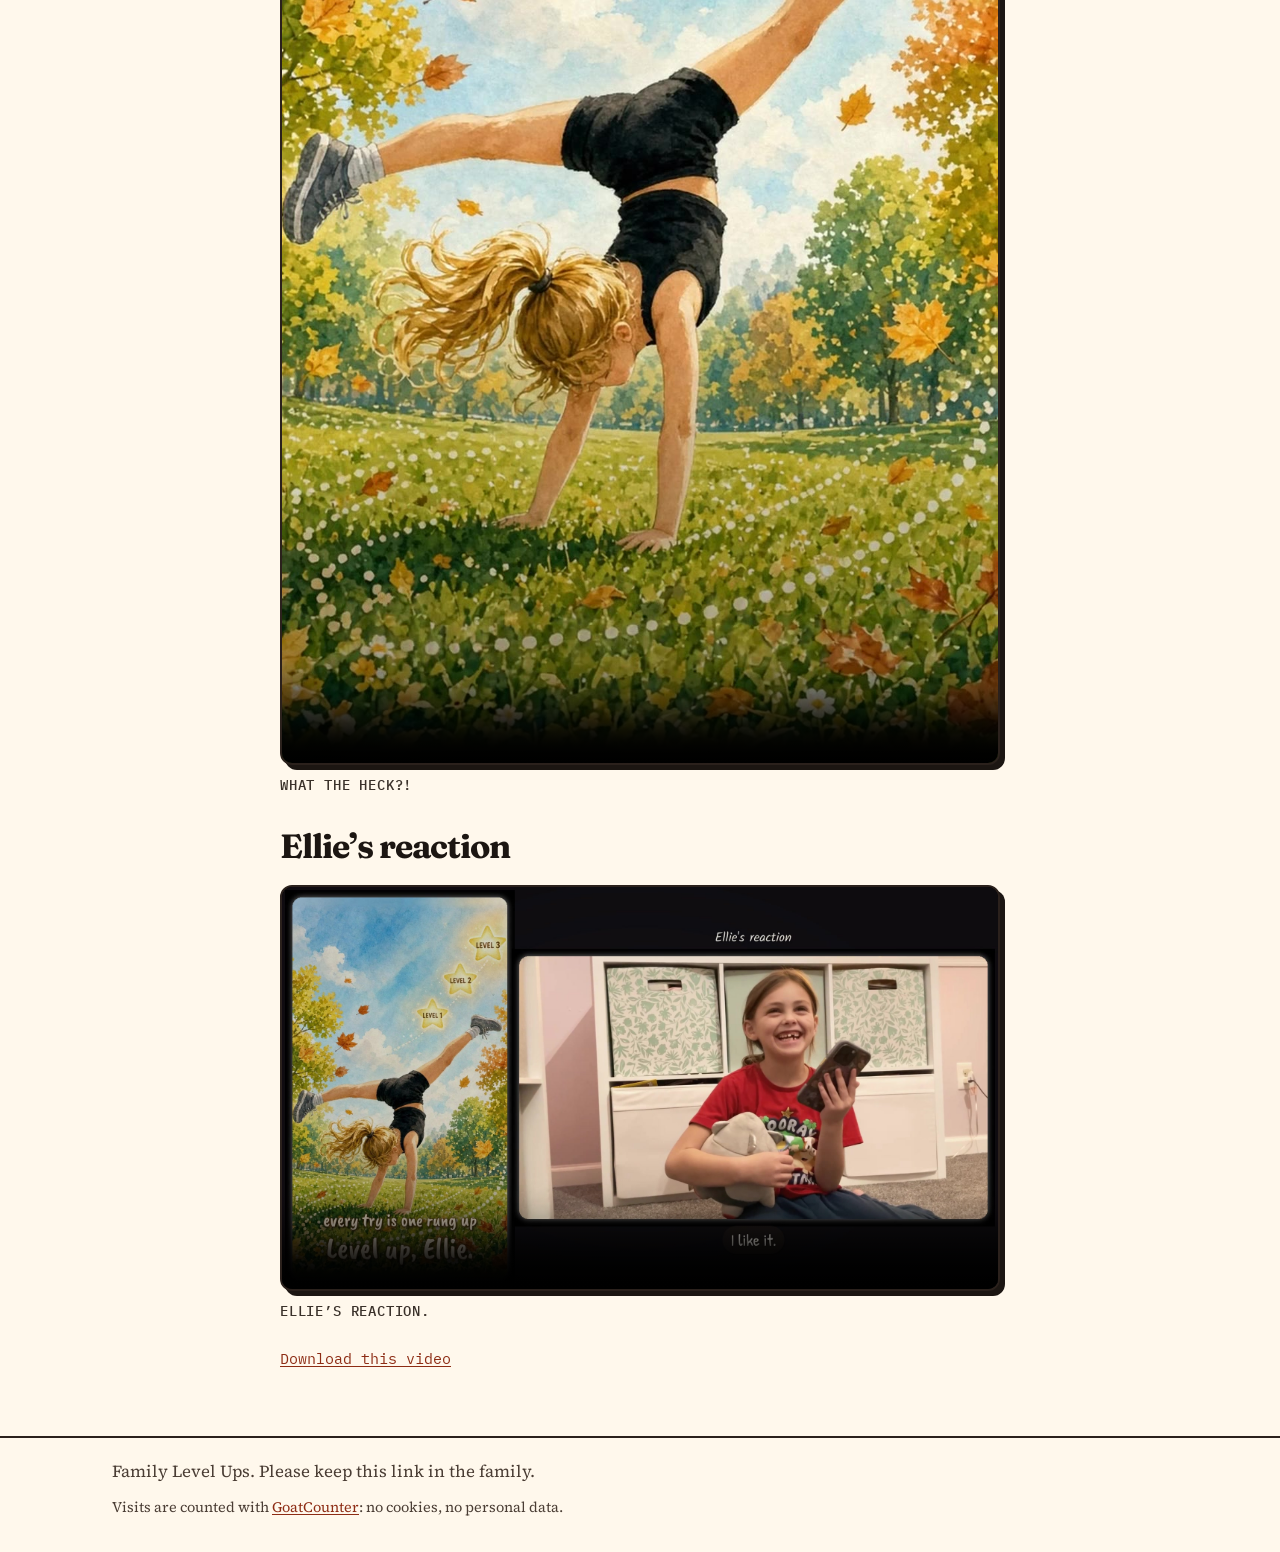
==== commit 5f3f1546: "Add a placeholder GoatCounter tag and a footer note. Count visits with one script on each page, and " ====
--- a/june-bug/index.html
+++ b/june-bug/index.html
@@ -79,12 +79,10 @@
     <footer class="site-footer">
       <div class="footer-inner">
         <p class="legal">Family Level Ups. Please keep this link in the family.</p>
+        <p class="analytics-note">Visits are counted with <a href="https://www.goatcounter.com" target="_blank" rel="noopener noreferrer">GoatCounter</a>: no cookies, no personal data.</p>
       </div>
     </footer>
-    <script>
-      window.goatcounter = { path: "/family/june-bug/" };
-    </script>
-    <script data-goatcounter="https://kidruncomvc.goatcounter.com/count" async src="https://gc.zgo.at/count.js"></script>
-    <noscript><img src="https://kidruncomvc.goatcounter.com/count?p=%2Ffamily%2Fjune-bug%2F" alt="" width="1" height="1" style="position:absolute;left:-9999px"></noscript>
+    <!-- Placeholder: familylevelups is not a real GoatCounter account yet. Replace this after Joey creates the account. -->
+    <script data-goatcounter="https://familylevelups.goatcounter.com/count" async src="https://gc.zgo.at/count.js"></script>
   </body>
 </html>
--- a/css/styles.css
+++ b/css/styles.css
@@ -528,14 +528,32 @@
   color: var(--ink);
 }
 
-.person-thumb {
-  width: 7.5rem;
-  max-width: 7.5rem;
-  height: 7.5rem;
-  object-fit: cover;
-  object-position: center 20%;
-  border: 2px solid var(--stroke);
-  border-radius: 0.35rem;
+.person-card.has-art {
+  flex-direction: row;
+  align-items: center;
+  gap: 0.85rem;
+}
+
+.person-art {
+  display: block;
+  flex: 0 0 auto;
+  width: 120px;
+  max-width: 120px;
+}
+
+.person-art img {
+  display: block;
+  width: 120px;
+  max-width: 120px;
+  height: auto;
+  object-fit: contain;
+  background: #fff;
+  border: 1px solid var(--stroke);
+  border-radius: 10px;
+}
+
+.person-copy {
+  min-width: 0;
 }
 
 .quest-line {
@@ -577,7 +595,70 @@
 }
 
 .person-card.is-soon {
+  align-items: center;
+  justify-content: center;
   border-style: dashed;
+  text-align: center;
+}
+
+.story-card {
+  clear: both;
+  margin-top: 40px;
+  padding: 1.35rem 1.25rem 1.15rem;
+  background: var(--bg-panel);
+  border: 2px solid var(--stroke);
+  border-top: 6px solid var(--accent);
+  box-shadow: 5px 5px 0 var(--shadow);
+  color: var(--ink);
+}
+
+.story-card h2 {
+  margin: 0 0 0.85rem;
+  font-size: clamp(1.7rem, 3vw, 2.2rem);
+}
+
+.story-card p {
+  margin: 0.85rem 0 0;
+}
+
+.story-body p:first-child {
+  margin-top: 0;
+}
+
+.pull-line {
+  margin-top: 1.25rem;
+  font-family: var(--display);
+  font-size: 1.35rem;
+  font-weight: 700;
+  letter-spacing: -0.02em;
+  line-height: 1.2;
+}
+
+.sign-off {
+  margin-top: 1.15rem;
+  font-family: var(--display);
+  font-style: italic;
+  font-weight: 500;
+  text-align: right;
+}
+
+.footnote {
+  margin-top: 0.35rem;
+  color: var(--muted);
+  font-family: var(--mono);
+  font-size: 0.85rem;
+  text-align: right;
+}
+
+@media (min-width: 900px) {
+  .story-body {
+    column-count: 2;
+    column-gap: 40px;
+  }
+
+  .story-body p {
+    break-inside: avoid;
+  }
 }
 
 .site-footer {
@@ -591,6 +672,13 @@
   max-width: 42rem;
   color: var(--muted);
   font-size: 1.05rem;
+}
+
+.analytics-note {
+  margin: 0.65rem 0 0;
+  max-width: 46rem;
+  color: var(--muted);
+  font-size: 0.9rem;
 }
 
 .level-up-copy h1 {
@@ -625,16 +713,20 @@
     padding-right: 32px;
   }
 
-  .split {
+  .people.split {
     grid-template-columns: 1fr 1fr;
     gap: 40px;
-    align-items: start;
+    align-items: stretch;
+  }
+
+  .hero-grid {
+    display: block;
   }
 
   .hero-grid .tv {
-    grid-column: 2;
-    grid-row: 1;
-    margin: 0;
+    float: right;
+    width: 58%;
+    margin: 0 0 32px 32px;
     gap: 0.75rem;
     padding: 1rem 1.05rem 1.15rem;
     border-width: 6px;
@@ -642,9 +734,8 @@
     border-radius: 1.35rem;
   }
 
-  .hero-grid .level-up-copy {
-    grid-column: 1;
-    grid-row: 1;
+  .people {
+    clear: both;
   }
 
   .people {
@@ -659,6 +750,12 @@
     flex: 1 1 auto;
     width: 100%;
     height: 100%;
+  }
+
+  .person-art,
+  .person-art img {
+    width: 160px;
+    max-width: 160px;
   }
 
   .tv-side {
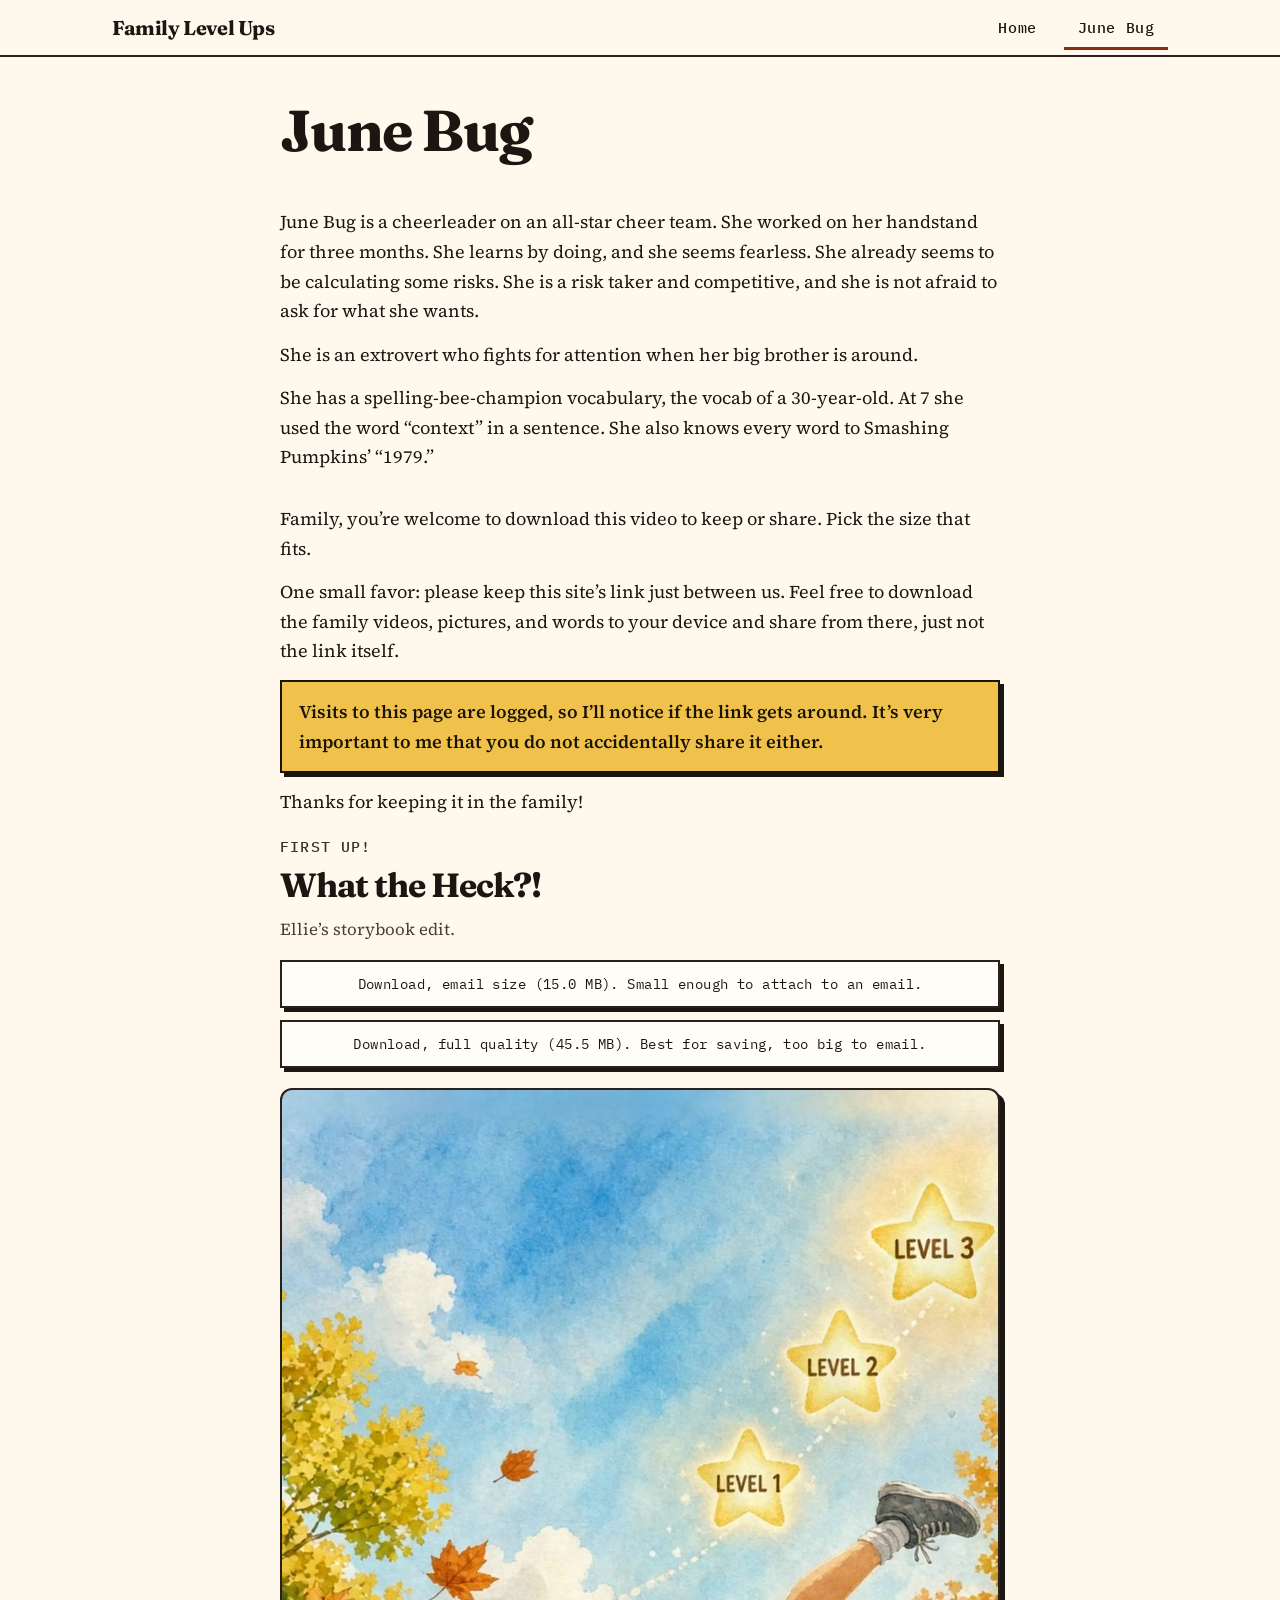
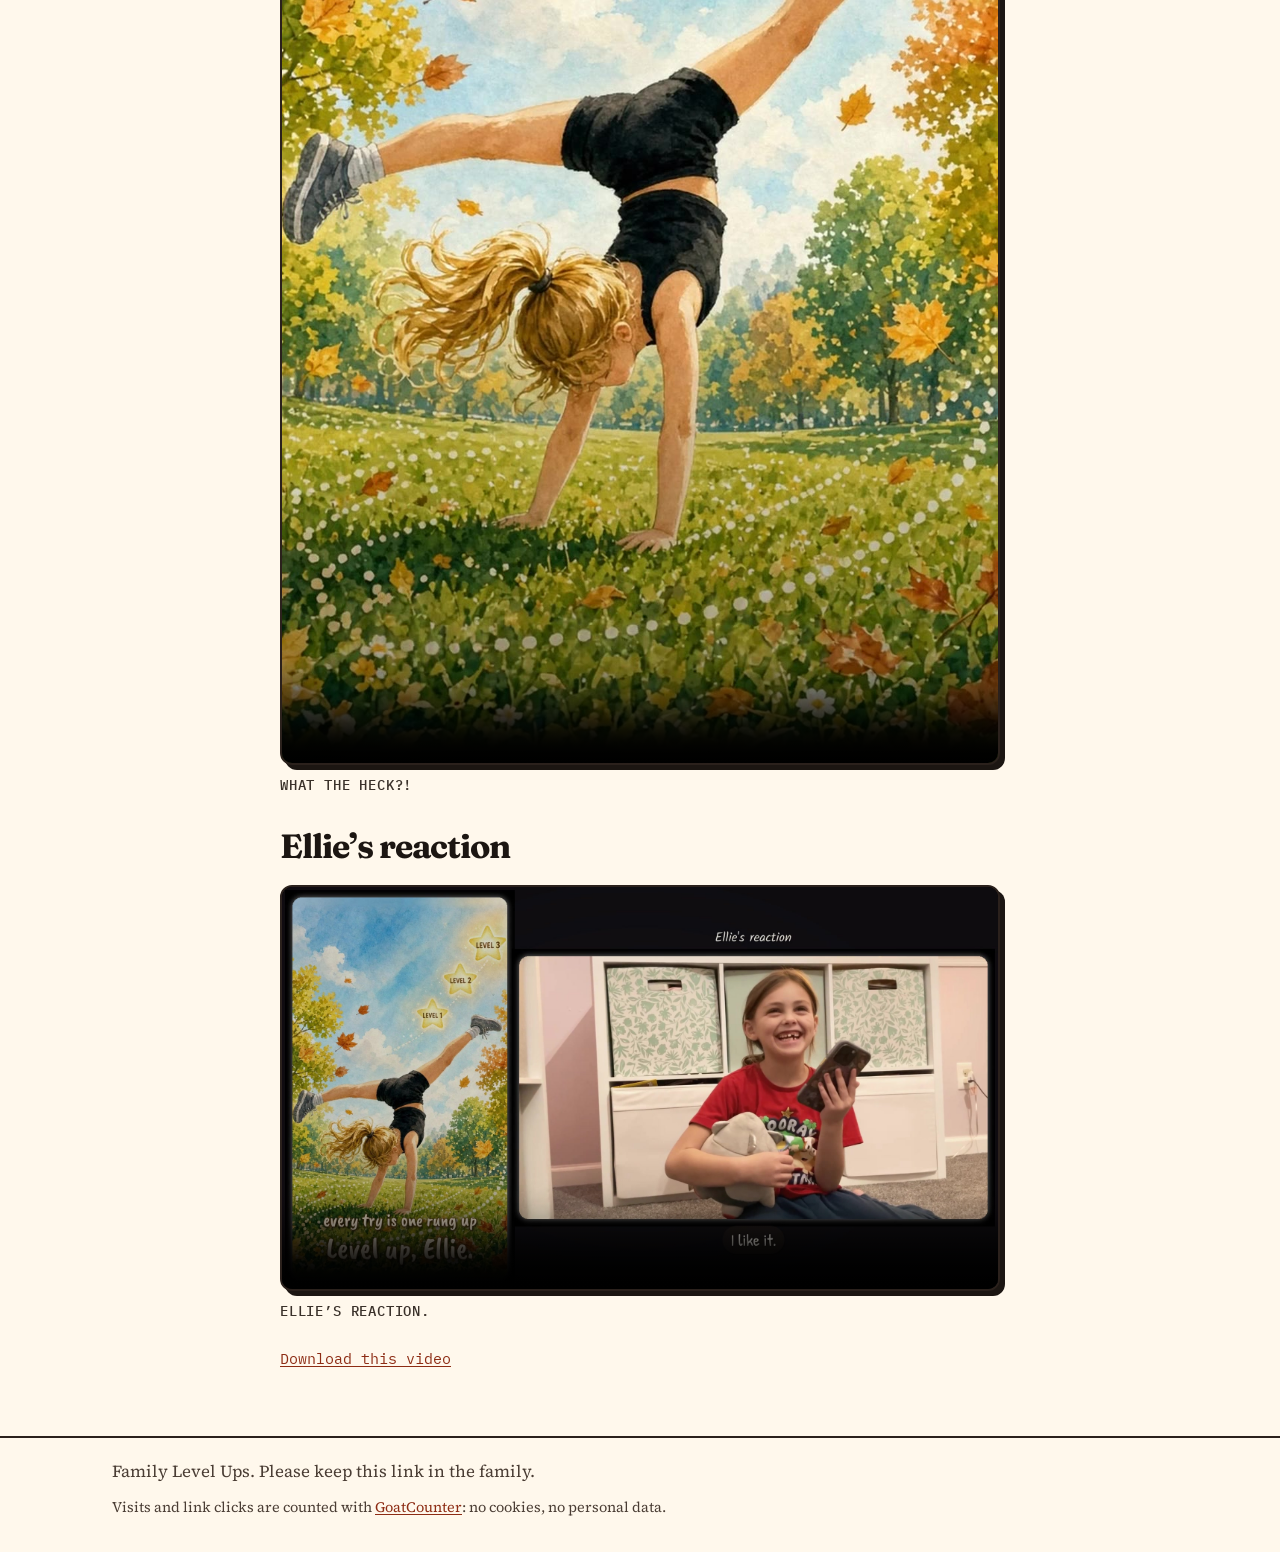
==== commit 43ba3022: "Count link and button clicks with the existing GoatCounter. Keep the kidruncomvc pageview counter, a" ====
--- a/june-bug/index.html
+++ b/june-bug/index.html
@@ -12,6 +12,7 @@
     <link rel="preload" href="/assets/fonts/source-serif-4-400.woff2" as="font" type="font/woff2" crossorigin>
     <link rel="preload" href="/assets/fonts/ibm-plex-mono-500.woff2" as="font" type="font/woff2" crossorigin>
     <link rel="stylesheet" href="/css/styles.css">
+    <script src="/js/clicks.js" defer></script>
   </head>
   <body>
     <a class="skip" href="#content">Skip to content</a>
@@ -79,10 +80,13 @@
     <footer class="site-footer">
       <div class="footer-inner">
         <p class="legal">Family Level Ups. Please keep this link in the family.</p>
-        <p class="analytics-note">Visits are counted with <a href="https://www.goatcounter.com" target="_blank" rel="noopener noreferrer">GoatCounter</a>: no cookies, no personal data.</p>
+        <p class="analytics-note">Visits and link clicks are counted with <a href="https://www.goatcounter.com" target="_blank" rel="noopener noreferrer">GoatCounter</a>: no cookies, no personal data.</p>
       </div>
     </footer>
-    <!-- Placeholder: familylevelups is not a real GoatCounter account yet. Replace this after Joey creates the account. -->
-    <script data-goatcounter="https://familylevelups.goatcounter.com/count" async src="https://gc.zgo.at/count.js"></script>
+    <script>
+      window.goatcounter = { path: "/family/june-bug/" };
+    </script>
+    <script data-goatcounter="https://kidruncomvc.goatcounter.com/count" async src="https://gc.zgo.at/count.js"></script>
+    <noscript><img src="https://kidruncomvc.goatcounter.com/count?p=%2Ffamily%2Fjune-bug%2F" alt="" width="1" height="1" style="position:absolute;left:-9999px"></noscript>
   </body>
 </html>
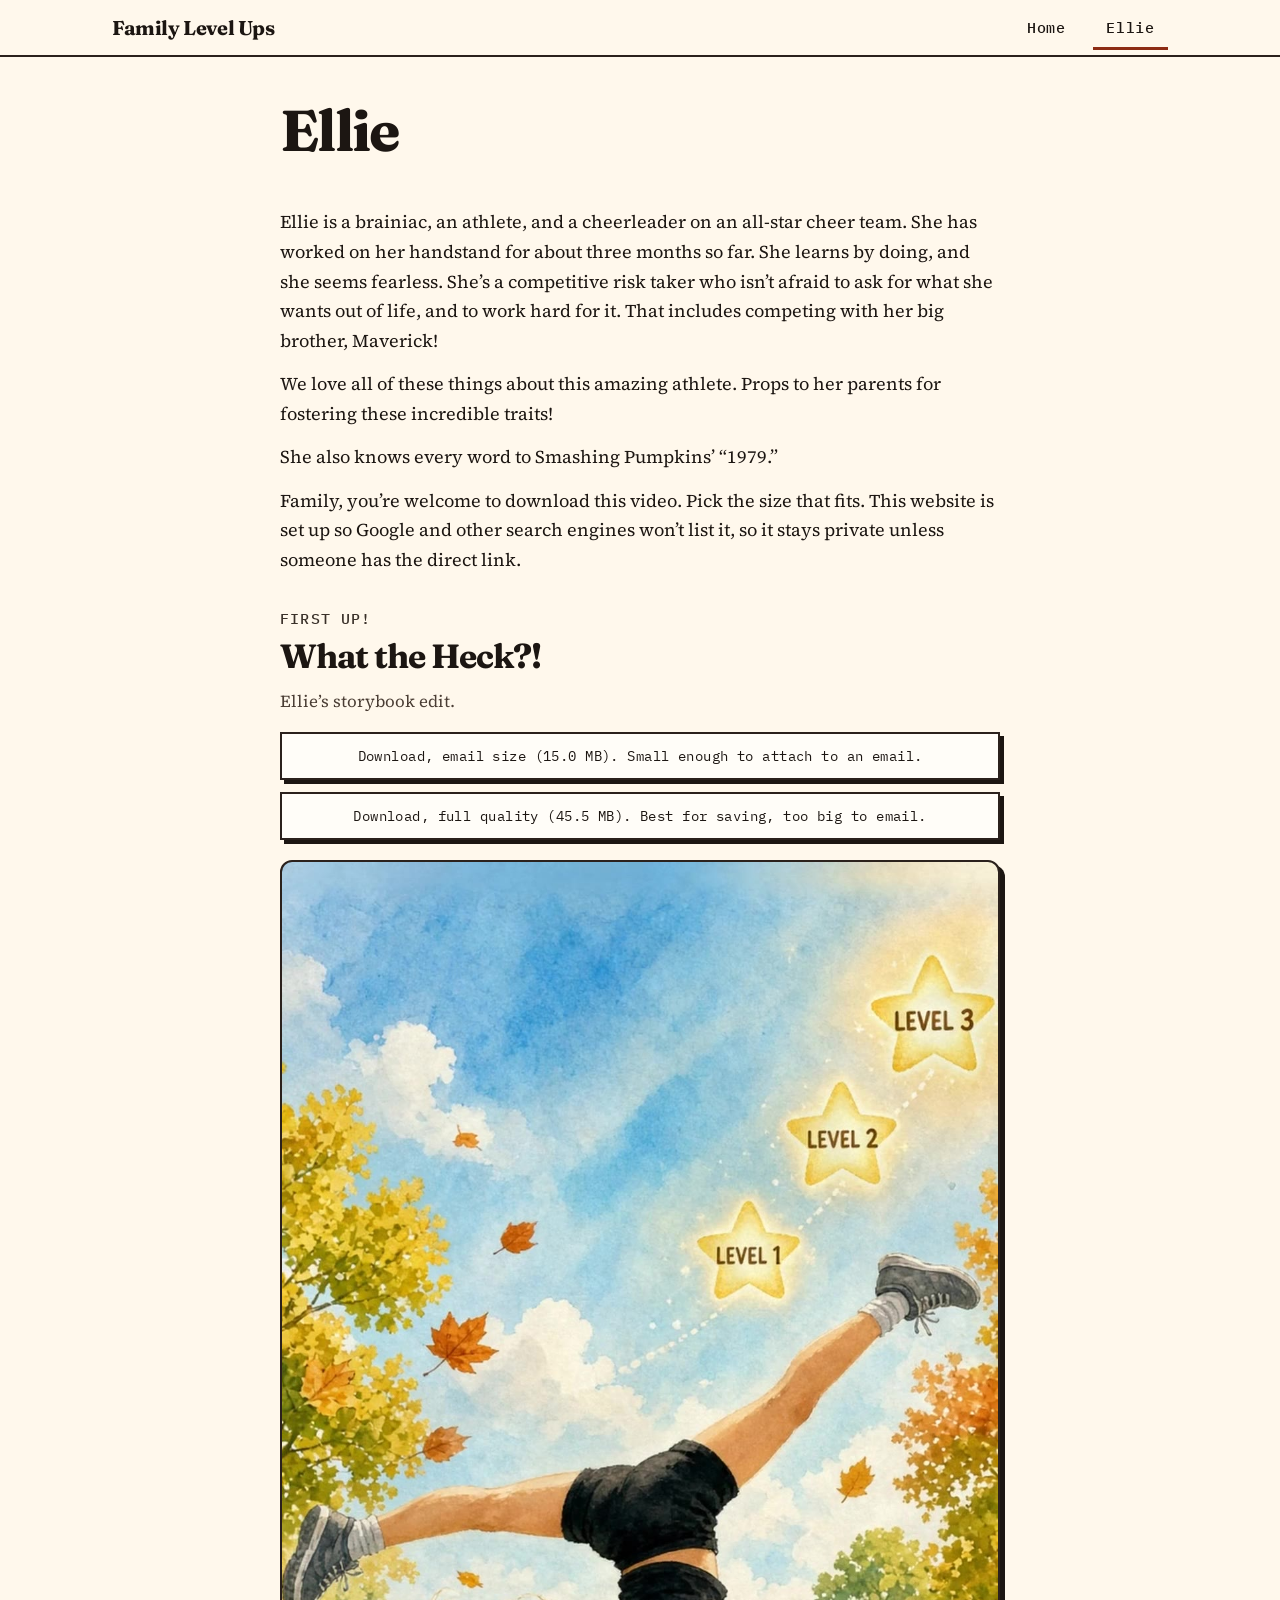
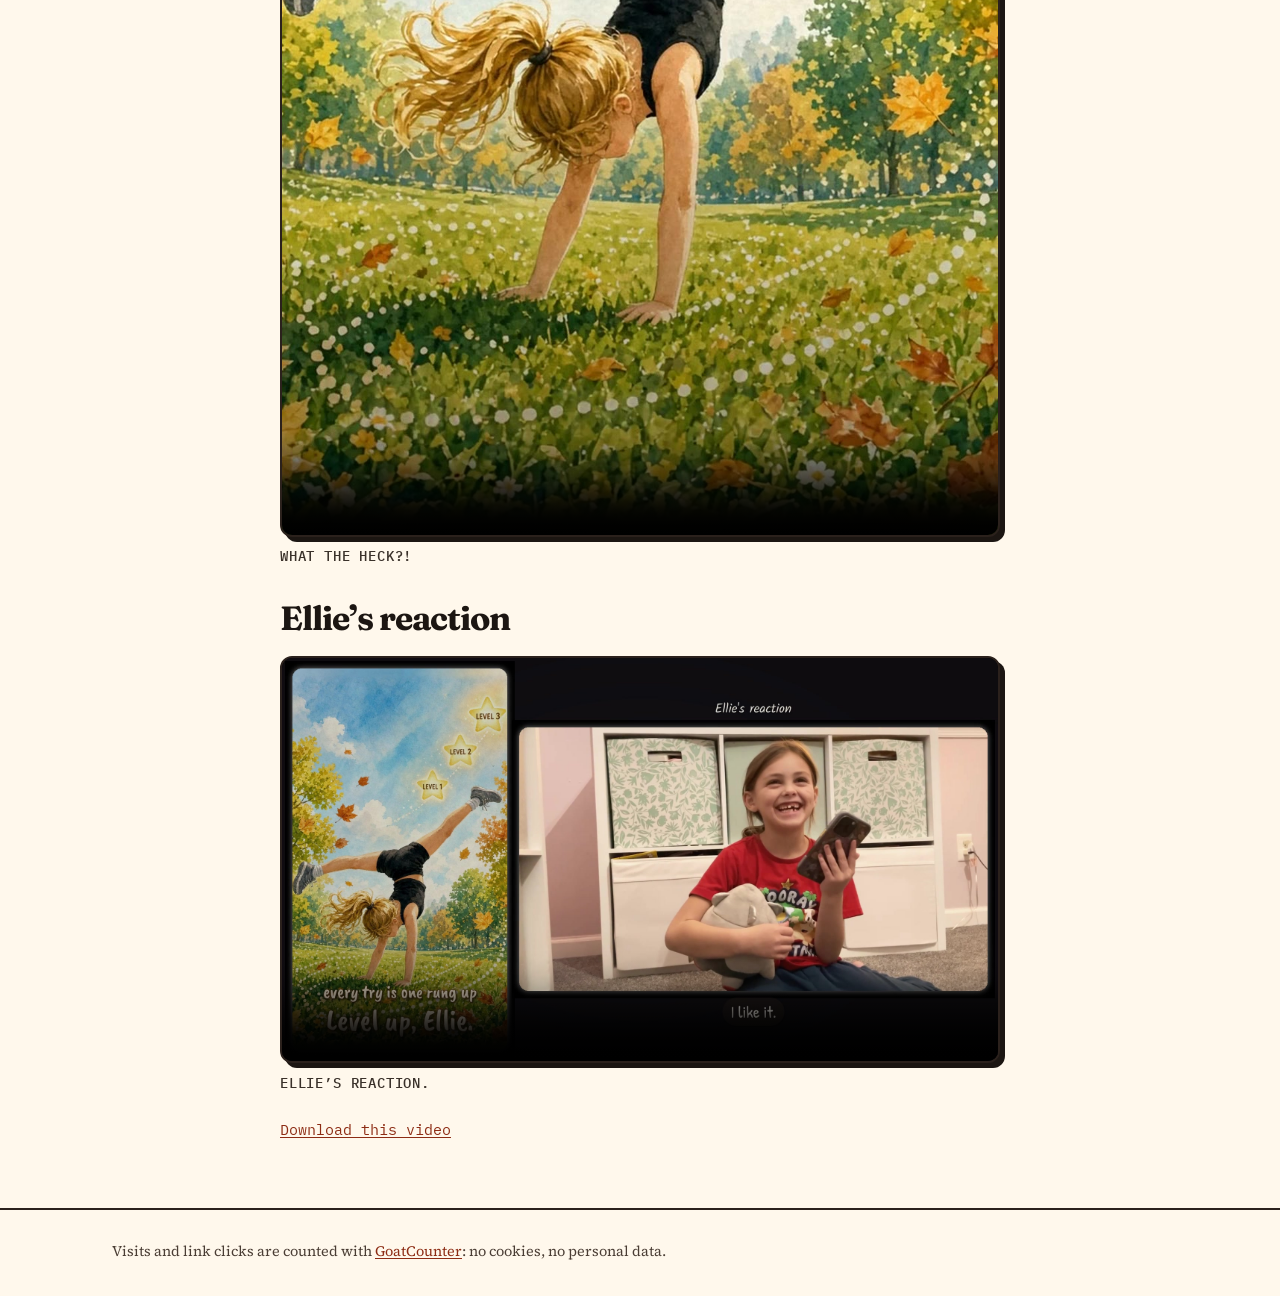
==== commit 3a9db2d5: "Publish the reviewed home and Ellie pages. Use the owner-reviewed copy, remove the Broken Off-Switch" ====
--- a/june-bug/index.html
+++ b/june-bug/index.html
@@ -4,8 +4,8 @@
     <meta charset="utf-8">
     <meta name="viewport" content="width=device-width, initial-scale=1">
     <meta name="robots" content="noindex, nofollow">
-    <title>June Bug — Family Level Ups</title>
-    <meta name="description" content="June Bug’s level ups.">
+    <title>Ellie — Family Level Ups</title>
+    <meta name="description" content="Ellie’s level ups.">
     <meta name="theme-color" content="#FFF8EC">
     <link rel="icon" href="/favicon.svg" type="image/svg+xml">
     <link rel="preload" href="/assets/fonts/fraunces-700.woff2" as="font" type="font/woff2" crossorigin>
@@ -18,11 +18,11 @@
     <a class="skip" href="#content">Skip to content</a>
     <header class="mast">
       <div class="mast-inner">
-        <a class="brand" href="/">Family Level Ups</a>
+        <a class="brand" href="/" target="_blank" rel="noopener noreferrer">Family Level Ups</a>
         <nav class="site-nav" aria-label="Family">
           <ul>
-            <li><a href="/">Home</a></li>
-            <li><a href="/june-bug/" aria-current="page">June Bug</a></li>
+            <li><a href="/" target="_blank" rel="noopener noreferrer">Home</a></li>
+            <li><a href="/june-bug/" aria-current="page" target="_blank" rel="noopener noreferrer">Ellie</a></li>
           </ul>
         </nav>
       </div>
@@ -31,20 +31,17 @@
     <main id="content" class="wrap" tabindex="-1">
       <div class="read-col">
       <header class="page-head">
-        <h1>June Bug</h1>
+        <h1>Ellie</h1>
       </header>
-      <section class="family-catalog" aria-label="June Bug">
+      <section class="family-catalog" aria-label="Ellie">
         <div class="family-entry">
-          <p>June Bug is a cheerleader on an all-star cheer team. She worked on her handstand for three months. She learns by doing, and she seems fearless. She already seems to be calculating some risks. She is a risk taker and competitive, and she is not afraid to ask for what she wants.</p>
-          <p>She is an extrovert who fights for attention when her big brother is around.</p>
-          <p>She has a spelling-bee-champion vocabulary, the vocab of a 30-year-old. At 7 she used the word “context” in a sentence. She also knows every word to Smashing Pumpkins’ “1979.”</p>
+          <p>Ellie is a brainiac, an athlete, and a cheerleader on an all-star cheer team. She has worked on her handstand for about three months so far. She learns by doing, and she seems fearless. She’s a competitive risk taker who isn’t afraid to ask for what she wants out of life, and to work hard for it. That includes competing with her big brother, Maverick!</p>
+          <p>We love all of these things about this amazing athlete. Props to her parents for fostering these incredible traits!</p>
+          <p>She also knows every word to Smashing Pumpkins’ “1979.”</p>
+          <p>Family, you’re welcome to download this video. Pick the size that fits. This website is set up so Google and other search engines won’t list it, so it stays private unless someone has the direct link.</p>
         </div>
 
         <article class="family-entry" id="what-the-heck">
-          <p>Family, you’re welcome to download this video to keep or share. Pick the size that fits.</p>
-          <p>One small favor: please keep this site’s link just between us. Feel free to download the family videos, pictures, and words to your device and share from there, just not the link itself.</p>
-          <p class="callout" role="note"><strong>Visits to this page are logged, so I’ll notice if the link gets around. It’s very important to me that you do not accidentally share it either.</strong></p>
-          <p>Thanks for keeping it in the family!</p>
           <p class="kicker">First Up!</p>
           <h2>What the Heck?!</h2>
           <p class="family-entry-deck">Ellie’s storybook edit.</p>
@@ -79,7 +76,6 @@
 
     <footer class="site-footer">
       <div class="footer-inner">
-        <p class="legal">Family Level Ups. Please keep this link in the family.</p>
         <p class="analytics-note">Visits and link clicks are counted with <a href="https://www.goatcounter.com" target="_blank" rel="noopener noreferrer">GoatCounter</a>: no cookies, no personal data.</p>
       </div>
     </footer>
